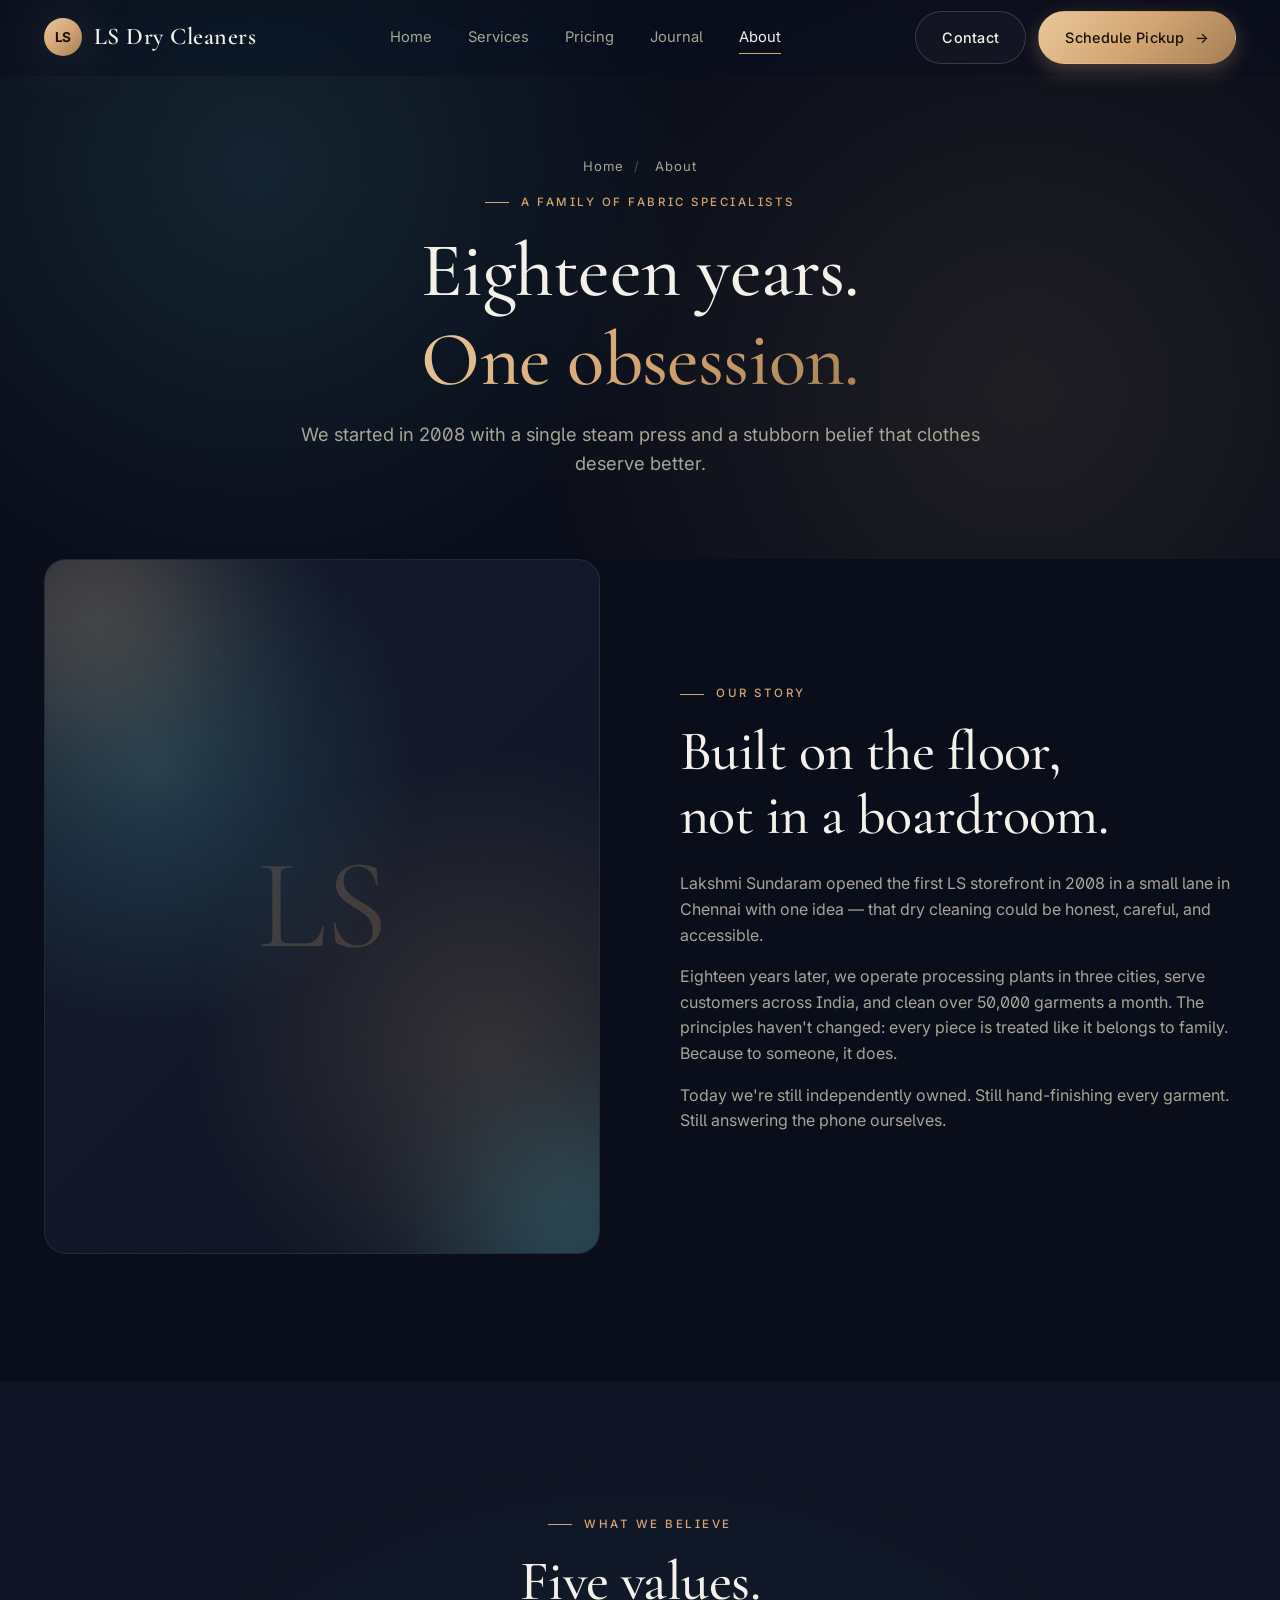
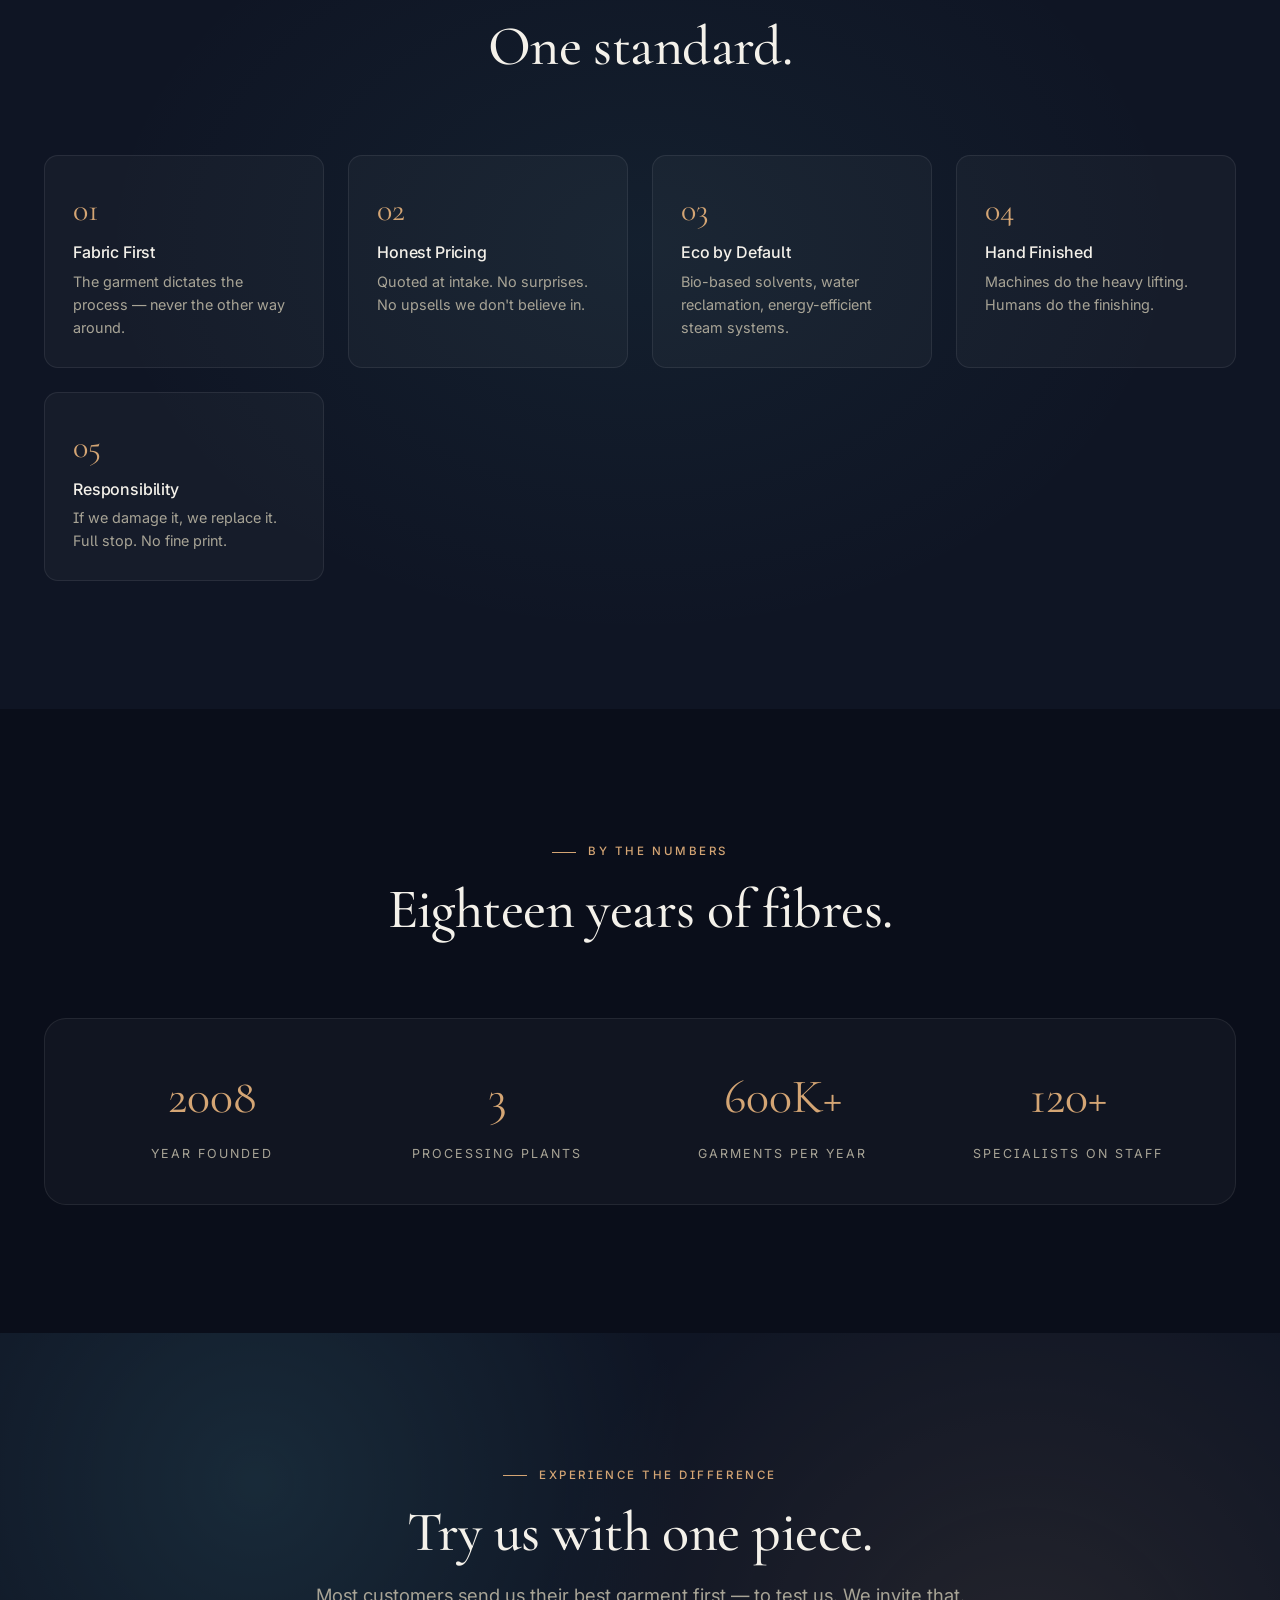
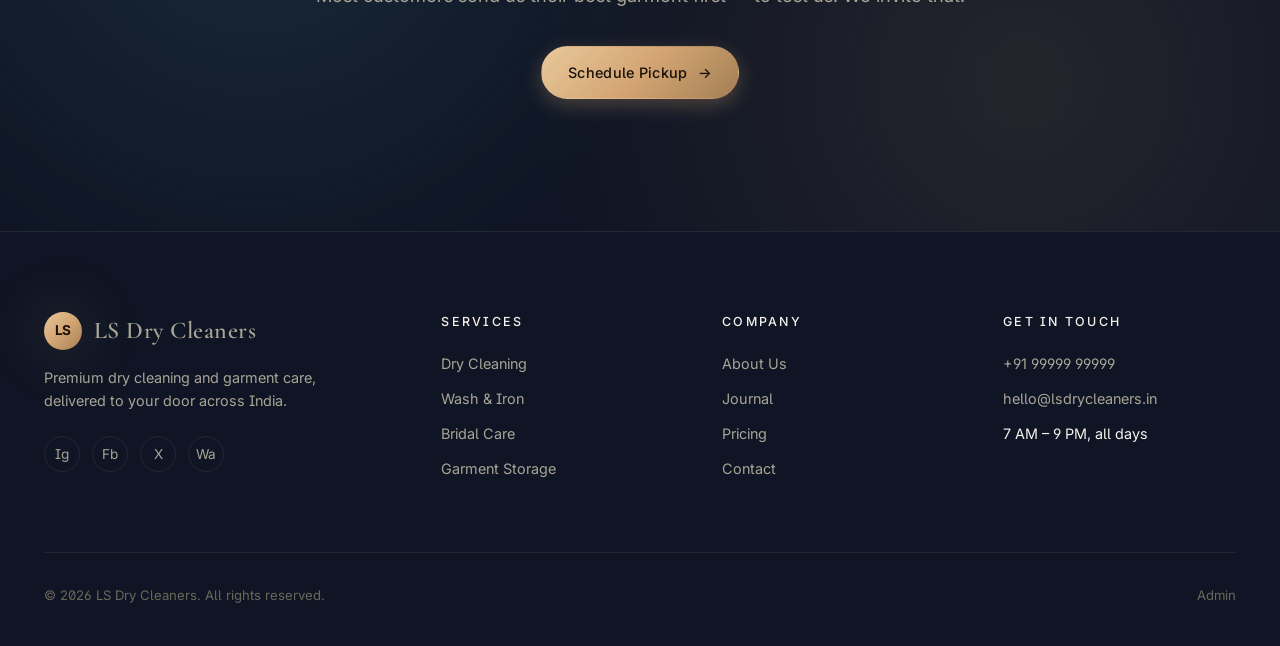
==== about.html @ 35231d46 "Redesign LS Dry Cleaners with 3D animations and PHP admin - Premium dark/gold design system (Cormora" ====
<!DOCTYPE html>
<html lang="en" data-data-base="data">
<head>
  <meta charset="UTF-8">
  <meta name="viewport" content="width=device-width, initial-scale=1.0">
  <title>About — LS Dry Cleaners</title>
  <meta name="description" content="The story, values, and craft behind LS Dry Cleaners.">
  <link rel="preconnect" href="https://fonts.googleapis.com">
  <link rel="preconnect" href="https://fonts.gstatic.com" crossorigin>
  <link href="https://fonts.googleapis.com/css2?family=Cormorant+Garamond:wght@400;500;600&family=Inter:wght@300;400;500;600&display=swap" rel="stylesheet">
  <link rel="stylesheet" href="assets/css/style.css">
</head>
<body>

  <header class="site-header">
    <nav class="nav container">
      <a href="index.html" class="brand">
        <span class="brand-mark">LS</span><span>LS Dry Cleaners</span>
      </a>
      <ul class="nav-links">
        <li><a href="index.html">Home</a></li>
        <li><a href="services.html">Services</a></li>
        <li><a href="pricing.html">Pricing</a></li>
        <li><a href="blog.html">Journal</a></li>
        <li><a href="about.html" class="active">About</a></li>
      </ul>
      <div class="nav-cta">
        <a href="contact.html" class="btn btn-ghost">Contact</a>
        <a href="contact.html#book" class="btn btn-primary btn-arrow">Schedule Pickup</a>
        <button class="menu-toggle" aria-label="Open menu"><span></span></button>
      </div>
    </nav>
  </header>

  <div class="mobile-menu">
    <a href="index.html">Home</a>
    <a href="services.html">Services</a>
    <a href="pricing.html">Pricing</a>
    <a href="blog.html">Journal</a>
    <a href="about.html">About</a>
    <a href="contact.html">Contact</a>
  </div>

  <section class="page-hero">
    <div class="container">
      <div class="breadcrumb"><a href="index.html">Home</a><span class="sep">/</span> About</div>
      <span class="eyebrow" style="margin-top: 16px">A family of fabric specialists</span>
      <h1>Eighteen years.<br><span class="gold-text">One obsession.</span></h1>
      <p class="lead" style="margin: 1rem auto 0">We started in 2008 with a single steam press and a stubborn belief that clothes deserve better.</p>
    </div>
  </section>

  <section style="padding-top: 0">
    <div class="container">
      <div class="about-grid reveal">
        <div class="about-img">
          <div class="about-img-decor tl"></div>
          <div class="about-img-decor br"></div>
          <div style="position:absolute;inset:0;display:grid;place-items:center;font-family:'Cormorant Garamond',serif;font-size:8rem;color:var(--gold);opacity:0.2">LS</div>
        </div>
        <div>
          <span class="eyebrow">Our story</span>
          <h2>Built on the floor,<br>not in a boardroom.</h2>
          <p style="color:var(--text-mute);margin-top: 1.5rem">Lakshmi Sundaram opened the first LS storefront in 2008 in a small lane in Chennai with one idea — that dry cleaning could be honest, careful, and accessible.</p>
          <p style="color:var(--text-mute);margin-top: 1rem">Eighteen years later, we operate processing plants in three cities, serve customers across India, and clean over 50,000 garments a month. The principles haven't changed: every piece is treated like it belongs to family. Because to someone, it does.</p>
          <p style="color:var(--text-mute);margin-top: 1rem">Today we're still independently owned. Still hand-finishing every garment. Still answering the phone ourselves.</p>
        </div>
      </div>
    </div>
  </section>

  <section class="process">
    <div class="container">
      <div class="section-head reveal">
        <span class="eyebrow">What we believe</span>
        <h2>Five values.<br>One standard.</h2>
      </div>
      <div class="values reveal-stagger">
        <div class="value-card">
          <div class="v-num">01</div>
          <h4>Fabric First</h4>
          <p>The garment dictates the process — never the other way around.</p>
        </div>
        <div class="value-card">
          <div class="v-num">02</div>
          <h4>Honest Pricing</h4>
          <p>Quoted at intake. No surprises. No upsells we don't believe in.</p>
        </div>
        <div class="value-card">
          <div class="v-num">03</div>
          <h4>Eco by Default</h4>
          <p>Bio-based solvents, water reclamation, energy-efficient steam systems.</p>
        </div>
        <div class="value-card">
          <div class="v-num">04</div>
          <h4>Hand Finished</h4>
          <p>Machines do the heavy lifting. Humans do the finishing.</p>
        </div>
        <div class="value-card">
          <div class="v-num">05</div>
          <h4>Responsibility</h4>
          <p>If we damage it, we replace it. Full stop. No fine print.</p>
        </div>
      </div>
    </div>
  </section>

  <section>
    <div class="container">
      <div class="section-head reveal">
        <span class="eyebrow">By the numbers</span>
        <h2>Eighteen years of fibres.</h2>
      </div>
      <div class="reveal" style="display: grid; grid-template-columns: repeat(auto-fit, minmax(180px, 1fr)); gap: 32px; text-align: center; padding: 40px; background: var(--surface); border: 1px solid var(--border); border-radius: var(--radius-lg)">
        <div>
          <div style="font-family:'Cormorant Garamond',serif;font-size:3rem;color:var(--gold)">2008</div>
          <div style="font-size:.78rem;text-transform:uppercase;letter-spacing:.16em;color:var(--text-mute);margin-top:8px">Year founded</div>
        </div>
        <div>
          <div style="font-family:'Cormorant Garamond',serif;font-size:3rem;color:var(--gold)">3</div>
          <div style="font-size:.78rem;text-transform:uppercase;letter-spacing:.16em;color:var(--text-mute);margin-top:8px">Processing plants</div>
        </div>
        <div>
          <div style="font-family:'Cormorant Garamond',serif;font-size:3rem;color:var(--gold)">600K+</div>
          <div style="font-size:.78rem;text-transform:uppercase;letter-spacing:.16em;color:var(--text-mute);margin-top:8px">Garments per year</div>
        </div>
        <div>
          <div style="font-family:'Cormorant Garamond',serif;font-size:3rem;color:var(--gold)">120+</div>
          <div style="font-size:.78rem;text-transform:uppercase;letter-spacing:.16em;color:var(--text-mute);margin-top:8px">Specialists on staff</div>
        </div>
      </div>
    </div>
  </section>

  <section class="cta-strip">
    <div class="container reveal">
      <span class="eyebrow">Experience the difference</span>
      <h2>Try us with one piece.</h2>
      <p class="lead" style="margin: 1rem auto 2rem">Most customers send us their best garment first — to test us. We invite that.</p>
      <a href="contact.html#book" class="btn btn-primary btn-arrow">Schedule Pickup</a>
    </div>
  </section>

  <footer class="footer">
    <div class="container">
      <div class="footer-grid">
        <div>
          <a href="index.html" class="brand">
            <span class="brand-mark">LS</span><span>LS Dry Cleaners</span>
          </a>
          <p class="desc" style="margin-top: 16px">Premium dry cleaning and garment care, delivered to your door across India.</p>
          <div class="socials" style="margin-top: 24px">
            <a href="#">Ig</a><a href="#">Fb</a><a href="#">X</a><a href="#">Wa</a>
          </div>
        </div>
        <div>
          <h5>Services</h5>
          <ul>
            <li><a href="services.html">Dry Cleaning</a></li>
            <li><a href="services.html">Wash &amp; Iron</a></li>
            <li><a href="services.html">Bridal Care</a></li>
            <li><a href="services.html">Garment Storage</a></li>
          </ul>
        </div>
        <div>
          <h5>Company</h5>
          <ul>
            <li><a href="about.html">About Us</a></li>
            <li><a href="blog.html">Journal</a></li>
            <li><a href="pricing.html">Pricing</a></li>
            <li><a href="contact.html">Contact</a></li>
          </ul>
        </div>
        <div>
          <h5>Get in touch</h5>
          <ul>
            <li><a href="tel:+919999999999">+91 99999 99999</a></li>
            <li><a href="mailto:hello@lsdrycleaners.in">hello@lsdrycleaners.in</a></li>
            <li>7 AM – 9 PM, all days</li>
          </ul>
        </div>
      </div>
      <div class="footer-bottom">
        <div>© 2026 LS Dry Cleaners. All rights reserved.</div>
        <div><a href="admin/" style="color:var(--text-dim)">Admin</a></div>
      </div>
    </div>
  </footer>

  <script src="assets/js/main.js"></script>
</body>
</html>
---- assets/css/style.css ----
/* ========================================
   LS DRY CLEANERS — PREMIUM DESIGN SYSTEM
   ======================================== */

:root {
  --bg: #0a0e1a;
  --bg-alt: #0f1524;
  --bg-elev: #141b2d;
  --surface: rgba(255, 255, 255, 0.03);
  --surface-hi: rgba(255, 255, 255, 0.06);
  --border: rgba(255, 255, 255, 0.08);
  --border-hi: rgba(255, 255, 255, 0.16);

  --text: #f4f1ea;
  --text-mute: #a8a496;
  --text-dim: #6b6859;

  --gold: #d4a574;
  --gold-soft: #e8c89a;
  --gold-deep: #a37f54;
  --cyan: #5fc9d4;
  --cyan-soft: #8fdde6;

  --gradient-gold: linear-gradient(135deg, #e8c89a 0%, #d4a574 50%, #a37f54 100%);
  --gradient-aurora: radial-gradient(circle at 20% 30%, rgba(95, 201, 212, 0.2) 0%, transparent 40%),
                     radial-gradient(circle at 80% 70%, rgba(212, 165, 116, 0.18) 0%, transparent 45%);

  --shadow-sm: 0 2px 8px rgba(0, 0, 0, 0.2);
  --shadow-md: 0 8px 24px rgba(0, 0, 0, 0.3);
  --shadow-lg: 0 20px 60px rgba(0, 0, 0, 0.45);
  --shadow-glow: 0 0 60px rgba(212, 165, 116, 0.25);

  --radius-sm: 8px;
  --radius: 14px;
  --radius-lg: 22px;
  --radius-xl: 32px;

  --ease-out: cubic-bezier(0.22, 1, 0.36, 1);
  --ease-soft: cubic-bezier(0.4, 0, 0.2, 1);

  --container: 1240px;
  --header-h: 76px;
}

* { box-sizing: border-box; margin: 0; padding: 0; }

html { scroll-behavior: smooth; }

body {
  font-family: 'Inter', -apple-system, BlinkMacSystemFont, 'Segoe UI', sans-serif;
  background: var(--bg);
  color: var(--text);
  line-height: 1.6;
  -webkit-font-smoothing: antialiased;
  overflow-x: hidden;
  font-feature-settings: 'ss01', 'ss02';
}

img { max-width: 100%; height: auto; display: block; }

a { color: inherit; text-decoration: none; transition: color 0.2s var(--ease-out); }
a:hover { color: var(--gold); }

button { font: inherit; cursor: pointer; border: none; background: none; color: inherit; }

/* ===== Typography ===== */
h1, h2, h3, h4 {
  font-family: 'Cormorant Garamond', 'Playfair Display', Georgia, serif;
  font-weight: 500;
  line-height: 1.15;
  letter-spacing: -0.01em;
}

h1 { font-size: clamp(2.5rem, 6vw, 5rem); }
h2 { font-size: clamp(2rem, 4.5vw, 3.5rem); }
h3 { font-size: clamp(1.5rem, 2.5vw, 2rem); }
h4 { font-size: 1.25rem; }

.eyebrow {
  font-family: 'Inter', sans-serif;
  text-transform: uppercase;
  letter-spacing: 0.22em;
  font-size: 0.72rem;
  font-weight: 500;
  color: var(--gold);
  display: inline-block;
  margin-bottom: 1rem;
}
.eyebrow::before {
  content: '';
  display: inline-block;
  width: 24px;
  height: 1px;
  background: var(--gold);
  vertical-align: middle;
  margin-right: 12px;
}

.lead { font-size: 1.15rem; color: var(--text-mute); max-width: 60ch; }

.gold-text {
  background: var(--gradient-gold);
  -webkit-background-clip: text;
  background-clip: text;
  -webkit-text-fill-color: transparent;
}

/* ===== Layout ===== */
.container {
  max-width: var(--container);
  margin: 0 auto;
  padding: 0 24px;
}

section { padding: clamp(60px, 10vw, 140px) 0; position: relative; }

.section-head {
  text-align: center;
  margin-bottom: clamp(40px, 6vw, 80px);
}
.section-head .lead { margin: 1rem auto 0; }

/* ===== Header / Nav ===== */
.site-header {
  position: fixed;
  top: 0; left: 0; right: 0;
  height: var(--header-h);
  z-index: 100;
  background: rgba(10, 14, 26, 0.4);
  backdrop-filter: blur(14px) saturate(140%);
  -webkit-backdrop-filter: blur(14px) saturate(140%);
  border-bottom: 1px solid transparent;
  transition: all 0.3s var(--ease-out);
}
.site-header.scrolled {
  background: rgba(10, 14, 26, 0.85);
  border-bottom-color: var(--border);
}

.nav {
  height: 100%;
  display: flex;
  align-items: center;
  justify-content: space-between;
  gap: 32px;
}

.brand {
  display: flex;
  align-items: center;
  gap: 12px;
  font-family: 'Cormorant Garamond', serif;
  font-size: 1.5rem;
  font-weight: 600;
  letter-spacing: 0.02em;
}
.brand-mark {
  width: 38px; height: 38px;
  border-radius: 50%;
  background: var(--gradient-gold);
  display: grid;
  place-items: center;
  color: #1a1208;
  font-weight: 700;
  font-family: 'Inter', sans-serif;
  font-size: 0.85rem;
  letter-spacing: -0.02em;
  box-shadow: var(--shadow-glow);
}

.nav-links {
  display: flex;
  gap: 36px;
  list-style: none;
  font-size: 0.92rem;
  font-weight: 400;
}
.nav-links a {
  position: relative;
  padding: 6px 0;
  color: var(--text-mute);
}
.nav-links a:hover, .nav-links a.active { color: var(--text); }
.nav-links a.active::after {
  content: '';
  position: absolute;
  bottom: -2px; left: 0;
  width: 100%; height: 1px;
  background: var(--gold);
}

.nav-cta {
  display: flex; gap: 12px; align-items: center;
}

.menu-toggle {
  display: none;
  width: 40px; height: 40px;
  align-items: center; justify-content: center;
}
.menu-toggle span {
  width: 22px; height: 1.5px;
  background: var(--text);
  position: relative;
}
.menu-toggle span::before, .menu-toggle span::after {
  content: ''; position: absolute; left: 0;
  width: 22px; height: 1.5px;
  background: var(--text);
}
.menu-toggle span::before { top: -7px; }
.menu-toggle span::after { top: 7px; }

/* ===== Buttons ===== */
.btn {
  display: inline-flex;
  align-items: center;
  gap: 10px;
  padding: 14px 26px;
  border-radius: 100px;
  font-size: 0.9rem;
  font-weight: 500;
  letter-spacing: 0.02em;
  transition: all 0.3s var(--ease-out);
  border: 1px solid transparent;
  white-space: nowrap;
}
.btn-primary {
  background: var(--gradient-gold);
  color: #1a1208;
  box-shadow: 0 6px 20px rgba(212, 165, 116, 0.3);
}
.btn-primary:hover {
  transform: translateY(-2px);
  box-shadow: 0 10px 30px rgba(212, 165, 116, 0.45);
  color: #1a1208;
}
.btn-ghost {
  background: var(--surface);
  color: var(--text);
  border-color: var(--border-hi);
  backdrop-filter: blur(10px);
}
.btn-ghost:hover {
  background: var(--surface-hi);
  border-color: var(--gold);
  color: var(--gold);
}
.btn-arrow::after {
  content: '→';
  transition: transform 0.3s var(--ease-out);
}
.btn-arrow:hover::after { transform: translateX(4px); }

/* ===== Hero ===== */
.hero {
  position: relative;
  min-height: 100vh;
  padding-top: var(--header-h);
  display: flex;
  align-items: center;
  overflow: hidden;
  background: var(--bg);
}
.hero::before {
  content: '';
  position: absolute; inset: 0;
  background: var(--gradient-aurora);
  pointer-events: none;
  z-index: 1;
}
#hero-canvas {
  position: absolute;
  inset: 0;
  z-index: 0;
}

.hero-grid {
  display: grid;
  grid-template-columns: 1.1fr 1fr;
  gap: 60px;
  align-items: center;
  position: relative;
  z-index: 2;
  width: 100%;
}
.hero-text { padding: 60px 0; }

.hero h1 {
  margin-bottom: 1.5rem;
}
.hero h1 .reveal-line { display: block; overflow: hidden; }
.hero h1 .reveal-line span {
  display: inline-block;
  transform: translateY(110%);
  animation: rise 1s var(--ease-out) forwards;
}
.hero h1 .reveal-line:nth-child(2) span { animation-delay: 0.15s; }
.hero h1 .reveal-line:nth-child(3) span { animation-delay: 0.3s; }

@keyframes rise { to { transform: translateY(0); } }

.hero p.lead {
  margin: 1.5rem 0 2.5rem;
  opacity: 0;
  animation: fadeUp 0.9s var(--ease-out) 0.6s forwards;
}
.hero-cta {
  display: flex; gap: 16px; flex-wrap: wrap;
  opacity: 0;
  animation: fadeUp 0.9s var(--ease-out) 0.8s forwards;
}

@keyframes fadeUp {
  from { opacity: 0; transform: translateY(20px); }
  to { opacity: 1; transform: translateY(0); }
}

.hero-stats {
  margin-top: 4rem;
  display: grid;
  grid-template-columns: repeat(3, 1fr);
  gap: 32px;
  padding-top: 2rem;
  border-top: 1px solid var(--border);
  opacity: 0;
  animation: fadeUp 1s var(--ease-out) 1s forwards;
}
.hero-stat .num {
  font-family: 'Cormorant Garamond', serif;
  font-size: 2.5rem;
  font-weight: 500;
  color: var(--gold);
  line-height: 1;
}
.hero-stat .label {
  font-size: 0.78rem;
  text-transform: uppercase;
  letter-spacing: 0.18em;
  color: var(--text-mute);
  margin-top: 6px;
}

.hero-visual {
  position: relative;
  height: 600px;
  pointer-events: none;
}

.scroll-cue {
  position: absolute;
  bottom: 32px; left: 50%;
  transform: translateX(-50%);
  z-index: 3;
  font-size: 0.72rem;
  letter-spacing: 0.2em;
  text-transform: uppercase;
  color: var(--text-mute);
  display: flex; flex-direction: column;
  align-items: center; gap: 12px;
}
.scroll-cue::after {
  content: '';
  width: 1px; height: 40px;
  background: linear-gradient(to bottom, var(--gold), transparent);
  animation: scrollLine 2s ease-in-out infinite;
}
@keyframes scrollLine {
  0%, 100% { transform: scaleY(0.3); transform-origin: top; }
  50% { transform: scaleY(1); }
}

/* ===== Marquee ===== */
.marquee {
  padding: 24px 0;
  border-top: 1px solid var(--border);
  border-bottom: 1px solid var(--border);
  background: var(--bg-alt);
  overflow: hidden;
  white-space: nowrap;
}
.marquee-track {
  display: inline-flex;
  gap: 60px;
  animation: scroll 40s linear infinite;
  font-family: 'Cormorant Garamond', serif;
  font-size: 1.5rem;
  color: var(--text-mute);
}
.marquee-track span {
  display: inline-flex; align-items: center; gap: 60px;
}
.marquee-track i {
  color: var(--gold);
  font-style: normal;
}
@keyframes scroll {
  to { transform: translateX(-50%); }
}

/* ===== Services Cards ===== */
.services-grid {
  display: grid;
  grid-template-columns: repeat(auto-fit, minmax(280px, 1fr));
  gap: 24px;
}
.service-card {
  position: relative;
  padding: 36px 30px;
  background: var(--surface);
  border: 1px solid var(--border);
  border-radius: var(--radius-lg);
  overflow: hidden;
  transition: all 0.5s var(--ease-out);
  transform-style: preserve-3d;
}
.service-card::before {
  content: '';
  position: absolute;
  inset: 0;
  background: radial-gradient(circle at var(--mx, 50%) var(--my, 50%), rgba(212, 165, 116, 0.12), transparent 50%);
  opacity: 0;
  transition: opacity 0.4s;
  pointer-events: none;
}
.service-card:hover::before { opacity: 1; }
.service-card:hover {
  border-color: var(--border-hi);
  transform: translateY(-6px);
  box-shadow: var(--shadow-lg);
}
.service-icon {
  width: 56px; height: 56px;
  border-radius: 14px;
  background: var(--surface-hi);
  border: 1px solid var(--border);
  display: grid; place-items: center;
  margin-bottom: 24px;
  font-size: 1.6rem;
  color: var(--gold);
  transition: all 0.4s var(--ease-out);
}
.service-card:hover .service-icon {
  background: var(--gradient-gold);
  color: #1a1208;
  transform: rotate(-6deg) scale(1.05);
}
.service-card h3 { margin-bottom: 12px; color: var(--text); }
.service-card p { color: var(--text-mute); font-size: 0.95rem; }

/* ===== Process / Steps ===== */
.process {
  background: var(--bg-alt);
  position: relative;
  overflow: hidden;
}
.process::before {
  content: '';
  position: absolute;
  inset: 0;
  background: radial-gradient(ellipse at center, rgba(95, 201, 212, 0.06), transparent 60%);
  pointer-events: none;
}
.process-steps {
  position: relative;
  display: grid;
  grid-template-columns: repeat(4, 1fr);
  gap: 32px;
}
.process-steps::before {
  content: '';
  position: absolute;
  top: 32px; left: 8%; right: 8%;
  height: 1px;
  background: linear-gradient(to right, transparent, var(--gold), transparent);
  opacity: 0.3;
}
.step { text-align: center; position: relative; }
.step-num {
  width: 64px; height: 64px;
  border-radius: 50%;
  background: var(--bg);
  border: 1px solid var(--gold);
  display: grid; place-items: center;
  margin: 0 auto 20px;
  font-family: 'Cormorant Garamond', serif;
  font-size: 1.75rem;
  color: var(--gold);
  position: relative;
  z-index: 2;
  transition: all 0.4s var(--ease-out);
}
.step:hover .step-num {
  background: var(--gradient-gold);
  color: #1a1208;
  box-shadow: var(--shadow-glow);
}
.step h4 { margin-bottom: 8px; font-family: 'Inter', sans-serif; font-size: 1rem; font-weight: 500; letter-spacing: 0.02em; }
.step p { font-size: 0.88rem; color: var(--text-mute); }

/* ===== Pricing ===== */
.pricing-tabs {
  display: flex;
  flex-wrap: wrap;
  justify-content: center;
  gap: 8px;
  margin-bottom: 48px;
  padding: 8px;
  background: var(--surface);
  border: 1px solid var(--border);
  border-radius: 100px;
  width: fit-content;
  margin-left: auto;
  margin-right: auto;
}
.pricing-tab {
  padding: 12px 24px;
  border-radius: 100px;
  font-size: 0.88rem;
  color: var(--text-mute);
  transition: all 0.3s var(--ease-out);
  white-space: nowrap;
}
.pricing-tab:hover { color: var(--text); }
.pricing-tab.active {
  background: var(--gradient-gold);
  color: #1a1208;
  font-weight: 500;
}

.pricing-table {
  background: var(--surface);
  border: 1px solid var(--border);
  border-radius: var(--radius-lg);
  overflow: hidden;
}
.pricing-row {
  display: grid;
  grid-template-columns: 2fr 1fr 1fr 1fr;
  align-items: center;
  padding: 22px 32px;
  border-bottom: 1px solid var(--border);
  transition: background 0.2s;
}
.pricing-row:last-child { border-bottom: none; }
.pricing-row.head {
  background: var(--surface-hi);
  font-size: 0.78rem;
  text-transform: uppercase;
  letter-spacing: 0.16em;
  color: var(--text-mute);
  font-weight: 500;
}
.pricing-row:not(.head):hover {
  background: var(--surface-hi);
}
.pricing-row .item-name {
  font-weight: 500;
  font-size: 1rem;
}
.pricing-row .price {
  font-family: 'Cormorant Garamond', serif;
  font-size: 1.4rem;
  color: var(--gold);
  font-weight: 500;
}
.pricing-row .price small { font-size: 0.72rem; color: var(--text-dim); margin-right: 2px; vertical-align: super; }
.pricing-row .price.na { color: var(--text-dim); font-size: 1rem; font-family: 'Inter', sans-serif; }

.pricing-note {
  margin-top: 32px;
  text-align: center;
  font-size: 0.88rem;
  color: var(--text-mute);
}

/* ===== Blog ===== */
.blog-grid {
  display: grid;
  grid-template-columns: repeat(auto-fit, minmax(320px, 1fr));
  gap: 32px;
}
.blog-card {
  background: var(--surface);
  border: 1px solid var(--border);
  border-radius: var(--radius-lg);
  overflow: hidden;
  transition: all 0.4s var(--ease-out);
  display: flex;
  flex-direction: column;
}
.blog-card:hover {
  transform: translateY(-6px);
  border-color: var(--border-hi);
  box-shadow: var(--shadow-lg);
}
.blog-card-img {
  aspect-ratio: 16 / 10;
  background: var(--bg-elev);
  overflow: hidden;
  position: relative;
}
.blog-card-img img {
  width: 100%; height: 100%;
  object-fit: cover;
  transition: transform 0.6s var(--ease-out);
}
.blog-card:hover .blog-card-img img { transform: scale(1.05); }
.blog-card-body {
  padding: 28px;
  flex: 1;
  display: flex;
  flex-direction: column;
}
.blog-meta {
  font-size: 0.75rem;
  letter-spacing: 0.14em;
  text-transform: uppercase;
  color: var(--text-mute);
  margin-bottom: 12px;
}
.blog-meta .dot { margin: 0 8px; opacity: 0.4; }
.blog-card h3 {
  font-size: 1.5rem;
  margin-bottom: 12px;
  line-height: 1.2;
}
.blog-card p { color: var(--text-mute); font-size: 0.92rem; flex: 1; }
.blog-card .read-more {
  margin-top: 20px;
  font-size: 0.85rem;
  letter-spacing: 0.04em;
  color: var(--gold);
  font-weight: 500;
}

/* Blog post page */
.post-hero {
  padding-top: calc(var(--header-h) + 80px);
  padding-bottom: 60px;
  text-align: center;
  max-width: 800px;
  margin: 0 auto;
}
.post-hero h1 { margin: 1.5rem 0; }
.post-cover {
  max-width: var(--container);
  margin: 0 auto 60px;
  padding: 0 24px;
}
.post-cover img {
  width: 100%;
  border-radius: var(--radius-lg);
  aspect-ratio: 21 / 9;
  object-fit: cover;
}
.post-content {
  max-width: 760px;
  margin: 0 auto;
  padding: 0 24px 100px;
  font-size: 1.08rem;
  color: var(--text-mute);
}
.post-content h2 {
  color: var(--text);
  margin: 2.5rem 0 1rem;
  font-size: 1.8rem;
}
.post-content p, .post-content ul, .post-content ol { margin-bottom: 1.25rem; }
.post-content ul, .post-content ol { padding-left: 1.5rem; }
.post-content li { margin-bottom: 0.5rem; }
.post-content strong { color: var(--text); font-weight: 600; }
.post-content a { color: var(--gold); border-bottom: 1px solid var(--gold-deep); }

/* ===== Testimonials ===== */
.testimonials-grid {
  display: grid;
  grid-template-columns: repeat(auto-fit, minmax(300px, 1fr));
  gap: 24px;
}
.testimonial {
  padding: 32px;
  background: var(--surface);
  border: 1px solid var(--border);
  border-radius: var(--radius-lg);
  position: relative;
}
.testimonial::before {
  content: '"';
  position: absolute;
  top: 16px; right: 24px;
  font-family: 'Cormorant Garamond', serif;
  font-size: 5rem;
  color: var(--gold);
  opacity: 0.15;
  line-height: 1;
}
.stars { color: var(--gold); margin-bottom: 16px; letter-spacing: 2px; }
.testimonial p { color: var(--text-mute); margin-bottom: 20px; font-size: 0.95rem; }
.testimonial-author {
  font-size: 0.88rem;
  font-weight: 500;
}
.testimonial-author small { display: block; color: var(--text-dim); font-weight: 400; margin-top: 2px; font-size: 0.8rem; }

/* ===== CTA Strip ===== */
.cta-strip {
  background: var(--bg-alt);
  position: relative;
  overflow: hidden;
  text-align: center;
}
.cta-strip::before {
  content: '';
  position: absolute;
  inset: 0;
  background: var(--gradient-aurora);
  opacity: 0.6;
}
.cta-strip .container { position: relative; }
.cta-strip h2 { margin-bottom: 1rem; }
.cta-strip p { margin-bottom: 2rem; }
.cta-strip .btn { margin: 4px; }

/* ===== Footer ===== */
.footer {
  background: var(--bg-alt);
  border-top: 1px solid var(--border);
  padding: 80px 0 40px;
  font-size: 0.9rem;
}
.footer-grid {
  display: grid;
  grid-template-columns: 1.5fr 1fr 1fr 1fr;
  gap: 48px;
  margin-bottom: 60px;
}
.footer h5 {
  font-family: 'Inter', sans-serif;
  font-size: 0.78rem;
  text-transform: uppercase;
  letter-spacing: 0.18em;
  color: var(--text);
  margin-bottom: 20px;
  font-weight: 500;
}
.footer ul { list-style: none; }
.footer li { margin-bottom: 12px; }
.footer a { color: var(--text-mute); }
.footer a:hover { color: var(--gold); }
.footer .brand { margin-bottom: 16px; }
.footer .desc { color: var(--text-mute); max-width: 300px; }
.footer-bottom {
  padding-top: 32px;
  border-top: 1px solid var(--border);
  display: flex;
  justify-content: space-between;
  align-items: center;
  color: var(--text-dim);
  font-size: 0.82rem;
  flex-wrap: wrap;
  gap: 16px;
}
.socials { display: flex; gap: 12px; }
.socials a {
  width: 36px; height: 36px;
  border-radius: 50%;
  border: 1px solid var(--border);
  display: grid; place-items: center;
  font-size: 0.85rem;
  transition: all 0.3s var(--ease-out);
}
.socials a:hover { border-color: var(--gold); color: var(--gold); transform: translateY(-2px); }

/* ===== Page Header (sub-pages) ===== */
.page-hero {
  padding-top: calc(var(--header-h) + 80px);
  padding-bottom: 80px;
  text-align: center;
  position: relative;
  overflow: hidden;
  background: var(--bg);
}
.page-hero::before {
  content: '';
  position: absolute; inset: 0;
  background: var(--gradient-aurora);
  opacity: 0.6;
}
.page-hero .container { position: relative; }
.page-hero h1 { margin-bottom: 1rem; }
.breadcrumb {
  font-size: 0.82rem;
  color: var(--text-mute);
  letter-spacing: 0.08em;
}
.breadcrumb a:hover { color: var(--gold); }
.breadcrumb .sep { margin: 0 10px; opacity: 0.4; }

/* ===== About ===== */
.about-grid {
  display: grid;
  grid-template-columns: 1fr 1fr;
  gap: 80px;
  align-items: center;
}
.about-img {
  aspect-ratio: 4/5;
  background: linear-gradient(135deg, var(--bg-elev), var(--bg-alt));
  border-radius: var(--radius-lg);
  border: 1px solid var(--border);
  position: relative;
  overflow: hidden;
}
.about-img::before {
  content: '';
  position: absolute;
  inset: 0;
  background: var(--gradient-aurora);
}
.about-img-decor {
  position: absolute;
  width: 200px; height: 200px;
  border-radius: 50%;
  background: var(--gradient-gold);
  filter: blur(80px);
  opacity: 0.4;
}
.about-img-decor.tl { top: -50px; left: -50px; }
.about-img-decor.br { bottom: -80px; right: -80px; background: var(--cyan); }

.values {
  display: grid;
  grid-template-columns: repeat(auto-fit, minmax(220px, 1fr));
  gap: 24px;
  margin-top: 40px;
}
.value-card {
  padding: 28px;
  background: var(--surface);
  border: 1px solid var(--border);
  border-radius: var(--radius);
}
.value-card .v-num {
  font-family: 'Cormorant Garamond', serif;
  font-size: 2rem;
  color: var(--gold);
  margin-bottom: 8px;
}
.value-card h4 { font-family: 'Inter', sans-serif; font-size: 1rem; margin-bottom: 8px; }
.value-card p { font-size: 0.9rem; color: var(--text-mute); }

/* ===== Contact ===== */
.contact-grid {
  display: grid;
  grid-template-columns: 1fr 1.2fr;
  gap: 60px;
}
.contact-info-card {
  padding: 40px;
  background: var(--surface);
  border: 1px solid var(--border);
  border-radius: var(--radius-lg);
}
.contact-block { margin-bottom: 32px; }
.contact-block h4 {
  font-family: 'Inter', sans-serif;
  font-size: 0.78rem;
  text-transform: uppercase;
  letter-spacing: 0.18em;
  color: var(--gold);
  margin-bottom: 8px;
}
.contact-block p { color: var(--text); font-size: 1rem; }
.contact-block p a { color: var(--text); }
.contact-block p a:hover { color: var(--gold); }

.form-group { margin-bottom: 20px; }
.form-group label {
  display: block;
  font-size: 0.8rem;
  text-transform: uppercase;
  letter-spacing: 0.14em;
  color: var(--text-mute);
  margin-bottom: 8px;
}
.form-group input, .form-group textarea, .form-group select {
  width: 100%;
  padding: 14px 16px;
  background: var(--bg-alt);
  border: 1px solid var(--border);
  border-radius: var(--radius-sm);
  color: var(--text);
  font: inherit;
  font-size: 0.95rem;
  transition: border-color 0.3s, background 0.3s;
}
.form-group input:focus, .form-group textarea:focus, .form-group select:focus {
  outline: none;
  border-color: var(--gold);
  background: var(--bg);
}
.form-group textarea { resize: vertical; min-height: 120px; }
.form-row {
  display: grid;
  grid-template-columns: 1fr 1fr;
  gap: 20px;
}

/* ===== Reveal animations ===== */
.reveal {
  opacity: 0;
  transform: translateY(30px);
  transition: opacity 0.9s var(--ease-out), transform 0.9s var(--ease-out);
}
.reveal.in {
  opacity: 1;
  transform: translateY(0);
}
.reveal-stagger > * {
  opacity: 0;
  transform: translateY(20px);
  transition: opacity 0.7s var(--ease-out), transform 0.7s var(--ease-out);
}
.reveal-stagger.in > * {
  opacity: 1;
  transform: translateY(0);
}
.reveal-stagger.in > *:nth-child(1) { transition-delay: 0s; }
.reveal-stagger.in > *:nth-child(2) { transition-delay: 0.08s; }
.reveal-stagger.in > *:nth-child(3) { transition-delay: 0.16s; }
.reveal-stagger.in > *:nth-child(4) { transition-delay: 0.24s; }
.reveal-stagger.in > *:nth-child(5) { transition-delay: 0.32s; }
.reveal-stagger.in > *:nth-child(6) { transition-delay: 0.4s; }
.reveal-stagger.in > *:nth-child(7) { transition-delay: 0.48s; }
.reveal-stagger.in > *:nth-child(8) { transition-delay: 0.56s; }

/* ===== Responsive ===== */
@media (max-width: 960px) {
  .hero-grid { grid-template-columns: 1fr; gap: 0; }
  .hero-visual { height: 360px; order: -1; }
  .hero-stats { grid-template-columns: repeat(3, 1fr); gap: 16px; }
  .hero-stat .num { font-size: 1.8rem; }
  .process-steps { grid-template-columns: repeat(2, 1fr); }
  .process-steps::before { display: none; }
  .about-grid, .contact-grid { grid-template-columns: 1fr; gap: 40px; }
  .footer-grid { grid-template-columns: 1fr 1fr; gap: 32px; }
}
@media (max-width: 720px) {
  .nav-links { display: none; }
  .menu-toggle { display: flex; }
  .nav-cta .btn-ghost { display: none; }
  .pricing-row { grid-template-columns: 1.5fr 1fr 1fr 1fr; padding: 16px; gap: 8px; font-size: 0.85rem; }
  .pricing-row.head { font-size: 0.65rem; }
  .pricing-row .price { font-size: 1.1rem; }
  .form-row { grid-template-columns: 1fr; }
  .footer-grid { grid-template-columns: 1fr; gap: 32px; }
  .footer-bottom { flex-direction: column; text-align: center; }
}

/* ===== Mobile menu ===== */
.mobile-menu {
  position: fixed;
  inset: 0;
  background: rgba(10, 14, 26, 0.98);
  backdrop-filter: blur(20px);
  z-index: 99;
  display: flex;
  flex-direction: column;
  justify-content: center;
  align-items: center;
  gap: 32px;
  font-size: 1.5rem;
  font-family: 'Cormorant Garamond', serif;
  opacity: 0;
  pointer-events: none;
  transition: opacity 0.4s;
}
.mobile-menu.open { opacity: 1; pointer-events: auto; }
.mobile-menu a { color: var(--text-mute); }
.mobile-menu a:hover { color: var(--gold); }

/* ===== Selection ===== */
::selection { background: var(--gold); color: #1a1208; }

/* ===== Scrollbar ===== */
::-webkit-scrollbar { width: 10px; }
::-webkit-scrollbar-track { background: var(--bg); }
::-webkit-scrollbar-thumb { background: var(--bg-elev); border-radius: 10px; }
::-webkit-scrollbar-thumb:hover { background: var(--gold-deep); }
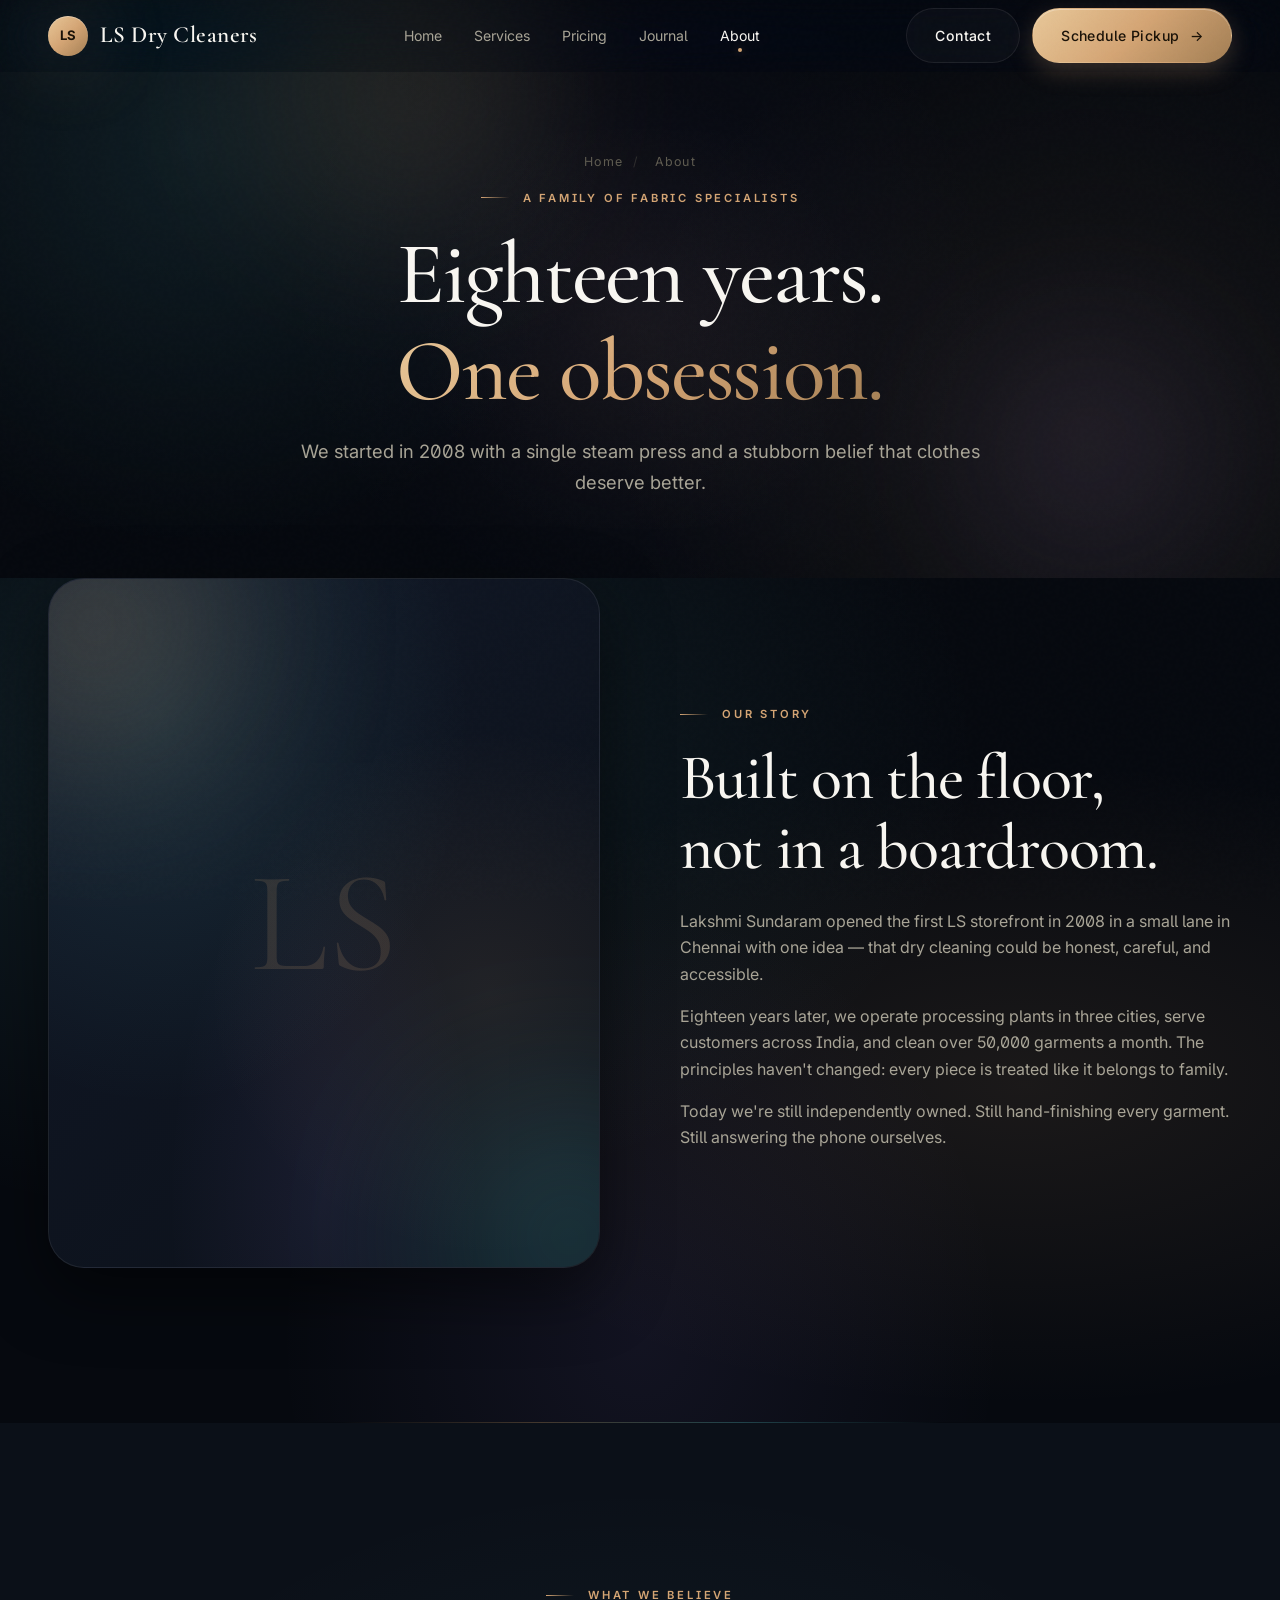
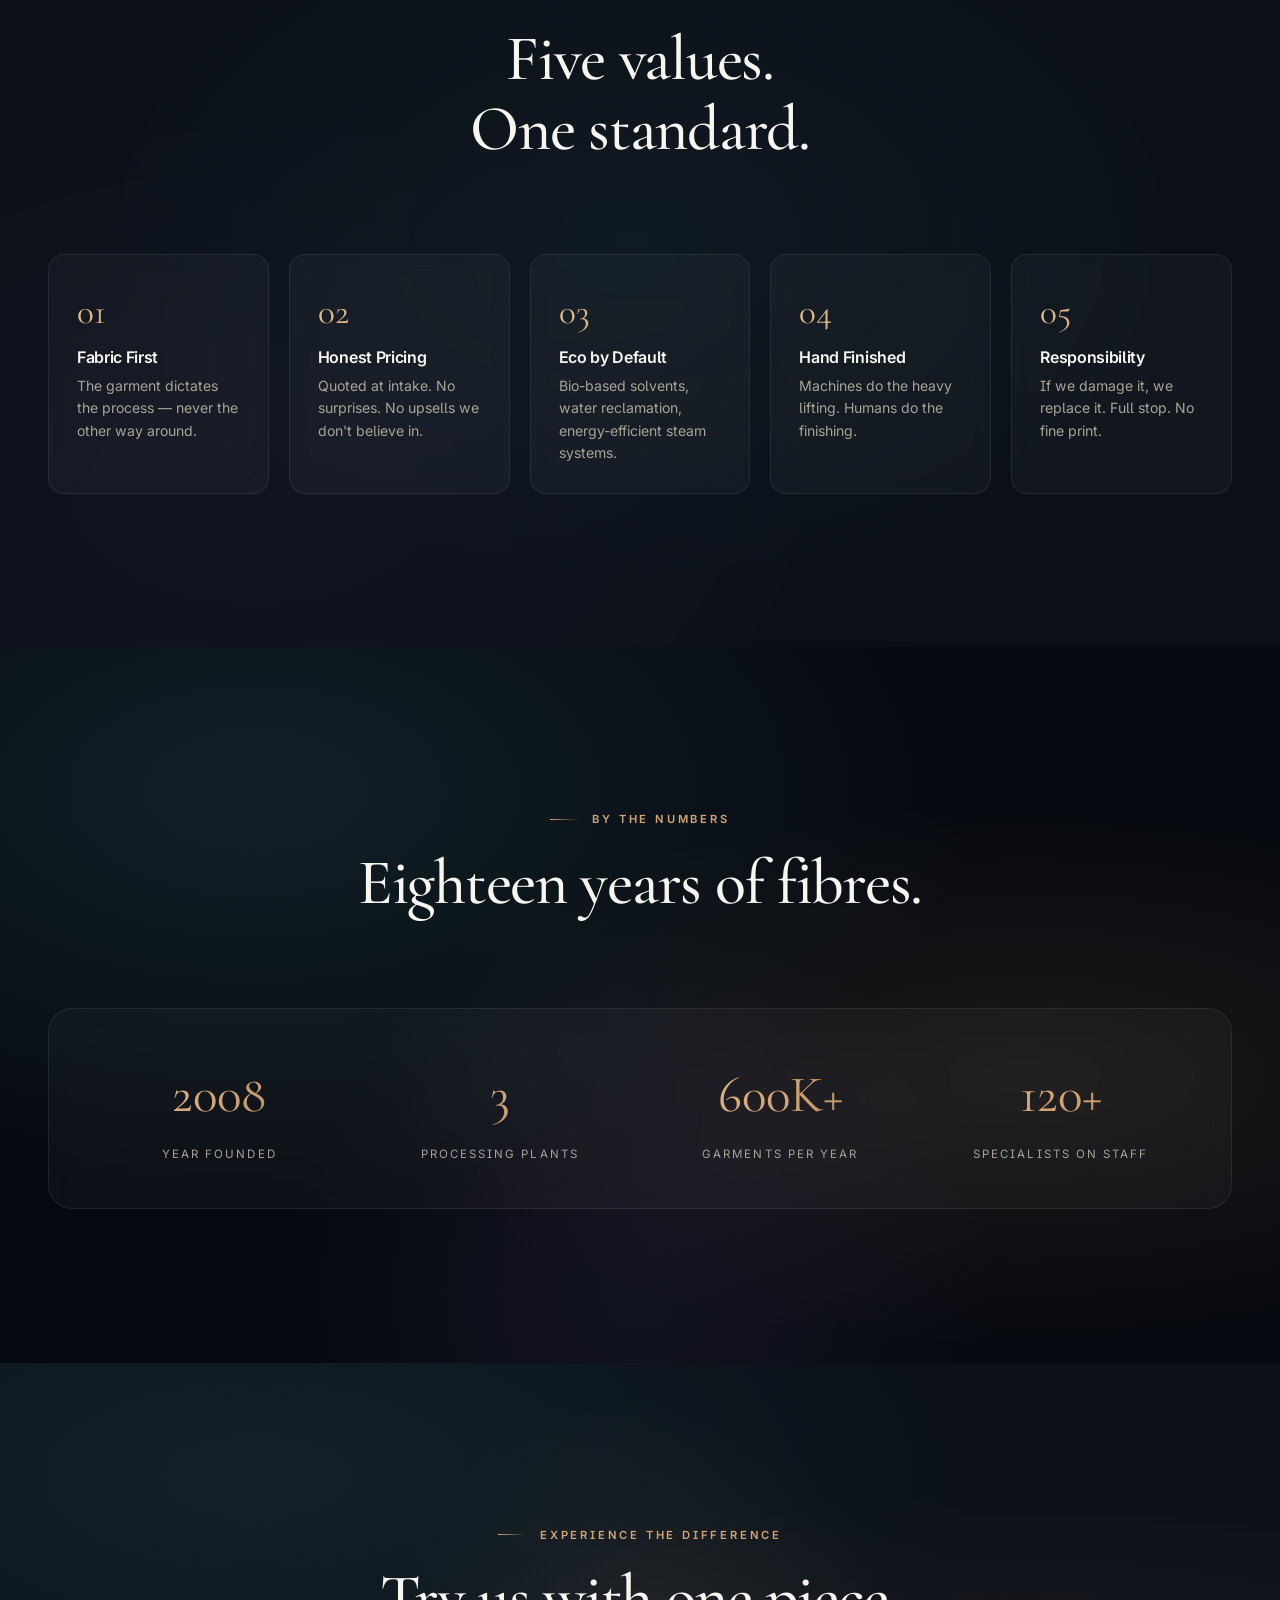
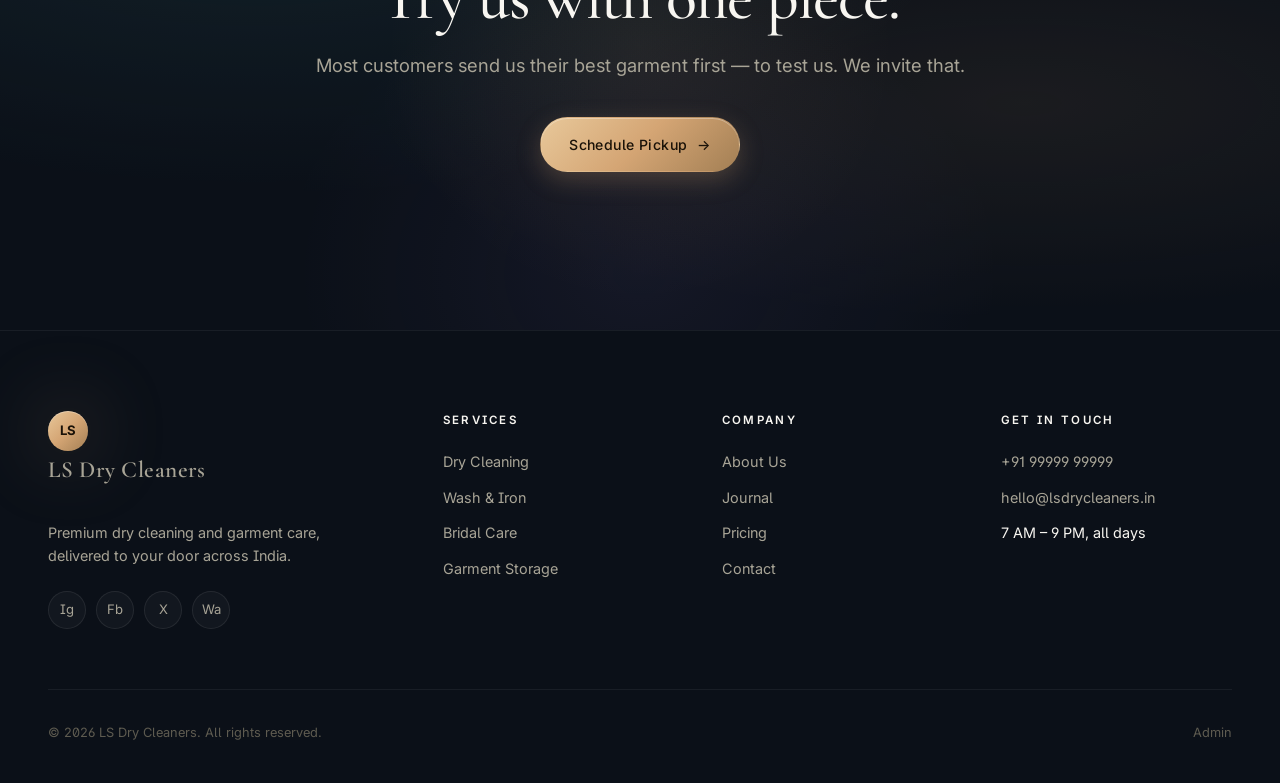
==== commit d28d8c14: "Enhance design with skill-based upgrades Applied Framer Motion + 21st.dev + UI/UX Pro Max patterns: " ====
--- a/about.html
+++ b/about.html
@@ -11,12 +11,9 @@
   <link rel="stylesheet" href="assets/css/style.css">
 </head>
 <body>
-
   <header class="site-header">
     <nav class="nav container">
-      <a href="index.html" class="brand">
-        <span class="brand-mark">LS</span><span>LS Dry Cleaners</span>
-      </a>
+      <a href="index.html" class="brand"><span class="brand-mark">LS</span><span>LS Dry Cleaners</span></a>
       <ul class="nav-links">
         <li><a href="index.html">Home</a></li>
         <li><a href="services.html">Services</a></li>
@@ -31,43 +28,40 @@
       </div>
     </nav>
   </header>
+  <div class="mobile-menu"><a href="index.html">Home</a><a href="services.html">Services</a><a href="pricing.html">Pricing</a><a href="blog.html">Journal</a><a href="about.html">About</a><a href="contact.html">Contact</a></div>
 
-  <div class="mobile-menu">
-    <a href="index.html">Home</a>
-    <a href="services.html">Services</a>
-    <a href="pricing.html">Pricing</a>
-    <a href="blog.html">Journal</a>
-    <a href="about.html">About</a>
-    <a href="contact.html">Contact</a>
-  </div>
-
-  <section class="page-hero">
+  <section class="page-hero mesh-bg">
+    <div class="orb orb-gold" style="width:300px;height:300px;top:-10%;left:20%" data-parallax="-0.04"></div>
+    <div class="orb orb-purple" style="width:250px;height:250px;bottom:0;right:5%" data-parallax="0.03"></div>
     <div class="container">
       <div class="breadcrumb"><a href="index.html">Home</a><span class="sep">/</span> About</div>
-      <span class="eyebrow" style="margin-top: 16px">A family of fabric specialists</span>
+      <span class="eyebrow" style="margin-top:16px">A family of fabric specialists</span>
       <h1>Eighteen years.<br><span class="gold-text">One obsession.</span></h1>
-      <p class="lead" style="margin: 1rem auto 0">We started in 2008 with a single steam press and a stubborn belief that clothes deserve better.</p>
+      <p class="lead" style="margin:1rem auto 0">We started in 2008 with a single steam press and a stubborn belief that clothes deserve better.</p>
     </div>
   </section>
 
-  <section style="padding-top: 0">
+
+  <section style="padding-top:0" class="mesh-bg">
     <div class="container">
-      <div class="about-grid reveal">
-        <div class="about-img">
+      <div class="about-grid">
+        <div class="about-img reveal-left">
           <div class="about-img-decor tl"></div>
           <div class="about-img-decor br"></div>
-          <div style="position:absolute;inset:0;display:grid;place-items:center;font-family:'Cormorant Garamond',serif;font-size:8rem;color:var(--gold);opacity:0.2">LS</div>
+          <div style="position:absolute;inset:0;display:grid;place-items:center;font-family:'Cormorant Garamond',serif;font-size:9rem;color:var(--gold);opacity:0.15">LS</div>
         </div>
-        <div>
+        <div class="reveal-right">
           <span class="eyebrow">Our story</span>
           <h2>Built on the floor,<br>not in a boardroom.</h2>
-          <p style="color:var(--text-mute);margin-top: 1.5rem">Lakshmi Sundaram opened the first LS storefront in 2008 in a small lane in Chennai with one idea — that dry cleaning could be honest, careful, and accessible.</p>
-          <p style="color:var(--text-mute);margin-top: 1rem">Eighteen years later, we operate processing plants in three cities, serve customers across India, and clean over 50,000 garments a month. The principles haven't changed: every piece is treated like it belongs to family. Because to someone, it does.</p>
-          <p style="color:var(--text-mute);margin-top: 1rem">Today we're still independently owned. Still hand-finishing every garment. Still answering the phone ourselves.</p>
+          <p style="color:var(--text-mute);margin-top:1.5rem">Lakshmi Sundaram opened the first LS storefront in 2008 in a small lane in Chennai with one idea — that dry cleaning could be honest, careful, and accessible.</p>
+          <p style="color:var(--text-mute);margin-top:1rem">Eighteen years later, we operate processing plants in three cities, serve customers across India, and clean over 50,000 garments a month. The principles haven't changed: every piece is treated like it belongs to family.</p>
+          <p style="color:var(--text-mute);margin-top:1rem">Today we're still independently owned. Still hand-finishing every garment. Still answering the phone ourselves.</p>
         </div>
       </div>
     </div>
   </section>
+
+  <div class="glow-line"></div>
 
   <section class="process">
     <div class="container">
@@ -76,117 +70,48 @@
         <h2>Five values.<br>One standard.</h2>
       </div>
       <div class="values reveal-stagger">
-        <div class="value-card">
-          <div class="v-num">01</div>
-          <h4>Fabric First</h4>
-          <p>The garment dictates the process — never the other way around.</p>
-        </div>
-        <div class="value-card">
-          <div class="v-num">02</div>
-          <h4>Honest Pricing</h4>
-          <p>Quoted at intake. No surprises. No upsells we don't believe in.</p>
-        </div>
-        <div class="value-card">
-          <div class="v-num">03</div>
-          <h4>Eco by Default</h4>
-          <p>Bio-based solvents, water reclamation, energy-efficient steam systems.</p>
-        </div>
-        <div class="value-card">
-          <div class="v-num">04</div>
-          <h4>Hand Finished</h4>
-          <p>Machines do the heavy lifting. Humans do the finishing.</p>
-        </div>
-        <div class="value-card">
-          <div class="v-num">05</div>
-          <h4>Responsibility</h4>
-          <p>If we damage it, we replace it. Full stop. No fine print.</p>
-        </div>
+        <div class="value-card"><div class="v-num">01</div><h4>Fabric First</h4><p>The garment dictates the process — never the other way around.</p></div>
+        <div class="value-card"><div class="v-num">02</div><h4>Honest Pricing</h4><p>Quoted at intake. No surprises. No upsells we don't believe in.</p></div>
+        <div class="value-card"><div class="v-num">03</div><h4>Eco by Default</h4><p>Bio-based solvents, water reclamation, energy-efficient steam systems.</p></div>
+        <div class="value-card"><div class="v-num">04</div><h4>Hand Finished</h4><p>Machines do the heavy lifting. Humans do the finishing.</p></div>
+        <div class="value-card"><div class="v-num">05</div><h4>Responsibility</h4><p>If we damage it, we replace it. Full stop. No fine print.</p></div>
       </div>
     </div>
   </section>
 
-  <section>
+  <section class="mesh-bg">
     <div class="container">
-      <div class="section-head reveal">
-        <span class="eyebrow">By the numbers</span>
-        <h2>Eighteen years of fibres.</h2>
-      </div>
-      <div class="reveal" style="display: grid; grid-template-columns: repeat(auto-fit, minmax(180px, 1fr)); gap: 32px; text-align: center; padding: 40px; background: var(--surface); border: 1px solid var(--border); border-radius: var(--radius-lg)">
-        <div>
-          <div style="font-family:'Cormorant Garamond',serif;font-size:3rem;color:var(--gold)">2008</div>
-          <div style="font-size:.78rem;text-transform:uppercase;letter-spacing:.16em;color:var(--text-mute);margin-top:8px">Year founded</div>
-        </div>
-        <div>
-          <div style="font-family:'Cormorant Garamond',serif;font-size:3rem;color:var(--gold)">3</div>
-          <div style="font-size:.78rem;text-transform:uppercase;letter-spacing:.16em;color:var(--text-mute);margin-top:8px">Processing plants</div>
-        </div>
-        <div>
-          <div style="font-family:'Cormorant Garamond',serif;font-size:3rem;color:var(--gold)">600K+</div>
-          <div style="font-size:.78rem;text-transform:uppercase;letter-spacing:.16em;color:var(--text-mute);margin-top:8px">Garments per year</div>
-        </div>
-        <div>
-          <div style="font-family:'Cormorant Garamond',serif;font-size:3rem;color:var(--gold)">120+</div>
-          <div style="font-size:.78rem;text-transform:uppercase;letter-spacing:.16em;color:var(--text-mute);margin-top:8px">Specialists on staff</div>
-        </div>
+      <div class="section-head reveal"><span class="eyebrow">By the numbers</span><h2>Eighteen years of fibres.</h2></div>
+      <div class="reveal-scale" style="display:grid;grid-template-columns:repeat(auto-fit,minmax(180px,1fr));gap:28px;text-align:center;padding:44px;background:var(--glass);border:1px solid var(--glass-border);border-radius:var(--radius-lg);backdrop-filter:blur(12px)">
+        <div><div style="font-family:'Cormorant Garamond',serif;font-size:3.2rem;background:var(--gradient-gold);-webkit-background-clip:text;-webkit-text-fill-color:transparent">2008</div><div style="font-size:.72rem;text-transform:uppercase;letter-spacing:.18em;color:var(--text-mute);margin-top:8px">Year founded</div></div>
+        <div><div style="font-family:'Cormorant Garamond',serif;font-size:3.2rem;background:var(--gradient-gold);-webkit-background-clip:text;-webkit-text-fill-color:transparent">3</div><div style="font-size:.72rem;text-transform:uppercase;letter-spacing:.18em;color:var(--text-mute);margin-top:8px">Processing plants</div></div>
+        <div><div style="font-family:'Cormorant Garamond',serif;font-size:3.2rem;background:var(--gradient-gold);-webkit-background-clip:text;-webkit-text-fill-color:transparent">600K+</div><div style="font-size:.72rem;text-transform:uppercase;letter-spacing:.18em;color:var(--text-mute);margin-top:8px">Garments per year</div></div>
+        <div><div style="font-family:'Cormorant Garamond',serif;font-size:3.2rem;background:var(--gradient-gold);-webkit-background-clip:text;-webkit-text-fill-color:transparent">120+</div><div style="font-size:.72rem;text-transform:uppercase;letter-spacing:.18em;color:var(--text-mute);margin-top:8px">Specialists on staff</div></div>
       </div>
     </div>
   </section>
 
   <section class="cta-strip">
-    <div class="container reveal">
+    <div class="container reveal-scale">
       <span class="eyebrow">Experience the difference</span>
       <h2>Try us with one piece.</h2>
-      <p class="lead" style="margin: 1rem auto 2rem">Most customers send us their best garment first — to test us. We invite that.</p>
+      <p class="lead" style="margin:1rem auto 2rem">Most customers send us their best garment first — to test us. We invite that.</p>
       <a href="contact.html#book" class="btn btn-primary btn-arrow">Schedule Pickup</a>
     </div>
   </section>
 
+
   <footer class="footer">
     <div class="container">
       <div class="footer-grid">
-        <div>
-          <a href="index.html" class="brand">
-            <span class="brand-mark">LS</span><span>LS Dry Cleaners</span>
-          </a>
-          <p class="desc" style="margin-top: 16px">Premium dry cleaning and garment care, delivered to your door across India.</p>
-          <div class="socials" style="margin-top: 24px">
-            <a href="#">Ig</a><a href="#">Fb</a><a href="#">X</a><a href="#">Wa</a>
-          </div>
-        </div>
-        <div>
-          <h5>Services</h5>
-          <ul>
-            <li><a href="services.html">Dry Cleaning</a></li>
-            <li><a href="services.html">Wash &amp; Iron</a></li>
-            <li><a href="services.html">Bridal Care</a></li>
-            <li><a href="services.html">Garment Storage</a></li>
-          </ul>
-        </div>
-        <div>
-          <h5>Company</h5>
-          <ul>
-            <li><a href="about.html">About Us</a></li>
-            <li><a href="blog.html">Journal</a></li>
-            <li><a href="pricing.html">Pricing</a></li>
-            <li><a href="contact.html">Contact</a></li>
-          </ul>
-        </div>
-        <div>
-          <h5>Get in touch</h5>
-          <ul>
-            <li><a href="tel:+919999999999">+91 99999 99999</a></li>
-            <li><a href="mailto:hello@lsdrycleaners.in">hello@lsdrycleaners.in</a></li>
-            <li>7 AM – 9 PM, all days</li>
-          </ul>
-        </div>
+        <div><a href="index.html" class="brand"><span class="brand-mark">LS</span><span>LS Dry Cleaners</span></a><p class="desc" style="margin-top:16px">Premium dry cleaning and garment care, delivered to your door across India.</p><div class="socials" style="margin-top:24px"><a href="#">Ig</a><a href="#">Fb</a><a href="#">X</a><a href="#">Wa</a></div></div>
+        <div><h5>Services</h5><ul><li><a href="services.html">Dry Cleaning</a></li><li><a href="services.html">Wash &amp; Iron</a></li><li><a href="services.html">Bridal Care</a></li><li><a href="services.html">Garment Storage</a></li></ul></div>
+        <div><h5>Company</h5><ul><li><a href="about.html">About Us</a></li><li><a href="blog.html">Journal</a></li><li><a href="pricing.html">Pricing</a></li><li><a href="contact.html">Contact</a></li></ul></div>
+        <div><h5>Get in touch</h5><ul><li><a href="tel:+919999999999">+91 99999 99999</a></li><li><a href="mailto:hello@lsdrycleaners.in">hello@lsdrycleaners.in</a></li><li>7 AM – 9 PM, all days</li></ul></div>
       </div>
-      <div class="footer-bottom">
-        <div>© 2026 LS Dry Cleaners. All rights reserved.</div>
-        <div><a href="admin/" style="color:var(--text-dim)">Admin</a></div>
-      </div>
+      <div class="footer-bottom"><div>&copy; 2026 LS Dry Cleaners. All rights reserved.</div><div><a href="admin/" style="color:var(--text-dim)">Admin</a></div></div>
     </div>
   </footer>
-
   <script src="assets/js/main.js"></script>
 </body>
 </html>
--- a/assets/css/style.css
+++ b/assets/css/style.css
@@ -1,103 +1,120 @@
 /* ========================================
-   LS DRY CLEANERS — PREMIUM DESIGN SYSTEM
+   LS DRY CLEANERS — ENHANCED DESIGN SYSTEM
+   Skills: Framer Motion · 21st.dev · UI/UX Pro Max
    ======================================== */
 
 :root {
-  --bg: #0a0e1a;
-  --bg-alt: #0f1524;
-  --bg-elev: #141b2d;
-  --surface: rgba(255, 255, 255, 0.03);
-  --surface-hi: rgba(255, 255, 255, 0.06);
-  --border: rgba(255, 255, 255, 0.08);
-  --border-hi: rgba(255, 255, 255, 0.16);
-
-  --text: #f4f1ea;
+  --bg: #06090f;
+  --bg-alt: #0b1018;
+  --bg-elev: #111827;
+  --surface: rgba(255, 255, 255, 0.02);
+  --surface-hi: rgba(255, 255, 255, 0.05);
+  --glass: rgba(255, 255, 255, 0.03);
+  --glass-border: rgba(255, 255, 255, 0.08);
+  --glass-hi: rgba(255, 255, 255, 0.06);
+  --border: rgba(255, 255, 255, 0.06);
+  --border-hi: rgba(255, 255, 255, 0.14);
+
+  --text: #f8f6f1;
   --text-mute: #a8a496;
-  --text-dim: #6b6859;
+  --text-dim: #5e5b50;
 
   --gold: #d4a574;
   --gold-soft: #e8c89a;
   --gold-deep: #a37f54;
+  --gold-glow: rgba(212, 165, 116, 0.4);
   --cyan: #5fc9d4;
   --cyan-soft: #8fdde6;
+  --cyan-glow: rgba(95, 201, 212, 0.3);
+  --purple: #a78bfa;
+  --purple-glow: rgba(167, 139, 250, 0.2);
 
   --gradient-gold: linear-gradient(135deg, #e8c89a 0%, #d4a574 50%, #a37f54 100%);
-  --gradient-aurora: radial-gradient(circle at 20% 30%, rgba(95, 201, 212, 0.2) 0%, transparent 40%),
-                     radial-gradient(circle at 80% 70%, rgba(212, 165, 116, 0.18) 0%, transparent 45%);
-
-  --shadow-sm: 0 2px 8px rgba(0, 0, 0, 0.2);
-  --shadow-md: 0 8px 24px rgba(0, 0, 0, 0.3);
-  --shadow-lg: 0 20px 60px rgba(0, 0, 0, 0.45);
-  --shadow-glow: 0 0 60px rgba(212, 165, 116, 0.25);
-
-  --radius-sm: 8px;
-  --radius: 14px;
-  --radius-lg: 22px;
-  --radius-xl: 32px;
-
+  --gradient-mesh: radial-gradient(ellipse at 20% 20%, rgba(95, 201, 212, 0.12) 0%, transparent 50%),
+                   radial-gradient(ellipse at 80% 60%, rgba(212, 165, 116, 0.1) 0%, transparent 45%),
+                   radial-gradient(ellipse at 50% 90%, rgba(167, 139, 250, 0.08) 0%, transparent 40%);
+  --gradient-aurora: radial-gradient(circle at 15% 25%, rgba(95, 201, 212, 0.15) 0%, transparent 35%),
+                     radial-gradient(circle at 85% 75%, rgba(212, 165, 116, 0.12) 0%, transparent 40%),
+                     radial-gradient(circle at 50% 50%, rgba(167, 139, 250, 0.06) 0%, transparent 50%);
+
+
+  --shadow-sm: 0 2px 8px rgba(0, 0, 0, 0.25);
+  --shadow-md: 0 8px 32px rgba(0, 0, 0, 0.35);
+  --shadow-lg: 0 24px 64px rgba(0, 0, 0, 0.5);
+  --shadow-glow: 0 0 80px var(--gold-glow);
+  --shadow-cyan: 0 0 60px var(--cyan-glow);
+
+  --radius-sm: 10px;
+  --radius: 16px;
+  --radius-lg: 24px;
+  --radius-xl: 36px;
+
+  /* Spring-physics inspired timing (Framer Motion style) */
+  --spring: cubic-bezier(0.175, 0.885, 0.32, 1.275);
+  --spring-soft: cubic-bezier(0.34, 1.56, 0.64, 1);
   --ease-out: cubic-bezier(0.22, 1, 0.36, 1);
-  --ease-soft: cubic-bezier(0.4, 0, 0.2, 1);
+  --ease-smooth: cubic-bezier(0.4, 0, 0, 1);
+  --ease-bounce: cubic-bezier(0.68, -0.55, 0.265, 1.55);
 
   --container: 1240px;
-  --header-h: 76px;
-}
-
+  --header-h: 72px;
+}
+
+
+/* ===== Reset & Base ===== */
 * { box-sizing: border-box; margin: 0; padding: 0; }
-
 html { scroll-behavior: smooth; }
-
 body {
   font-family: 'Inter', -apple-system, BlinkMacSystemFont, 'Segoe UI', sans-serif;
   background: var(--bg);
   color: var(--text);
-  line-height: 1.6;
+  line-height: 1.65;
   -webkit-font-smoothing: antialiased;
+  -moz-osx-font-smoothing: grayscale;
   overflow-x: hidden;
-  font-feature-settings: 'ss01', 'ss02';
-}
-
+  font-feature-settings: 'ss01', 'ss02', 'cv01';
+}
 img { max-width: 100%; height: auto; display: block; }
-
-a { color: inherit; text-decoration: none; transition: color 0.2s var(--ease-out); }
+a { color: inherit; text-decoration: none; transition: color 0.3s var(--ease-out); }
 a:hover { color: var(--gold); }
-
 button { font: inherit; cursor: pointer; border: none; background: none; color: inherit; }
+::selection { background: var(--gold); color: #1a1208; }
+::-webkit-scrollbar { width: 8px; }
+::-webkit-scrollbar-track { background: var(--bg); }
+::-webkit-scrollbar-thumb { background: var(--bg-elev); border-radius: 10px; }
+::-webkit-scrollbar-thumb:hover { background: var(--gold-deep); }
+
 
 /* ===== Typography ===== */
 h1, h2, h3, h4 {
   font-family: 'Cormorant Garamond', 'Playfair Display', Georgia, serif;
   font-weight: 500;
-  line-height: 1.15;
-  letter-spacing: -0.01em;
-}
-
-h1 { font-size: clamp(2.5rem, 6vw, 5rem); }
-h2 { font-size: clamp(2rem, 4.5vw, 3.5rem); }
-h3 { font-size: clamp(1.5rem, 2.5vw, 2rem); }
+  line-height: 1.1;
+  letter-spacing: -0.02em;
+}
+h1 { font-size: clamp(2.8rem, 7vw, 5.5rem); }
+h2 { font-size: clamp(2.2rem, 5vw, 4rem); }
+h3 { font-size: clamp(1.5rem, 2.5vw, 2.2rem); }
 h4 { font-size: 1.25rem; }
 
 .eyebrow {
   font-family: 'Inter', sans-serif;
   text-transform: uppercase;
-  letter-spacing: 0.22em;
-  font-size: 0.72rem;
-  font-weight: 500;
+  letter-spacing: 0.25em;
+  font-size: 0.7rem;
+  font-weight: 600;
   color: var(--gold);
-  display: inline-block;
-  margin-bottom: 1rem;
+  display: inline-flex;
+  align-items: center;
+  gap: 14px;
+  margin-bottom: 1.2rem;
 }
 .eyebrow::before {
   content: '';
-  display: inline-block;
-  width: 24px;
-  height: 1px;
-  background: var(--gold);
-  vertical-align: middle;
-  margin-right: 12px;
-}
-
-.lead { font-size: 1.15rem; color: var(--text-mute); max-width: 60ch; }
-
+  width: 28px; height: 1px;
+  background: linear-gradient(to right, var(--gold), transparent);
+}
+.lead { font-size: 1.15rem; color: var(--text-mute); max-width: 58ch; line-height: 1.7; }
 .gold-text {
   background: var(--gradient-gold);
   -webkit-background-clip: text;
@@ -105,38 +122,52 @@
   -webkit-text-fill-color: transparent;
 }
 
+
 /* ===== Layout ===== */
-.container {
-  max-width: var(--container);
-  margin: 0 auto;
-  padding: 0 24px;
-}
-
-section { padding: clamp(60px, 10vw, 140px) 0; position: relative; }
-
-.section-head {
-  text-align: center;
-  margin-bottom: clamp(40px, 6vw, 80px);
-}
-.section-head .lead { margin: 1rem auto 0; }
-
-/* ===== Header / Nav ===== */
+.container { max-width: var(--container); margin: 0 auto; padding: 0 28px; }
+section { padding: clamp(80px, 12vw, 160px) 0; position: relative; }
+.section-head { text-align: center; margin-bottom: clamp(48px, 7vw, 100px); }
+.section-head .lead { margin: 1.2rem auto 0; }
+
+/* ===== Mesh background layers (21st.dev pattern) ===== */
+.mesh-bg { position: relative; }
+.mesh-bg::before {
+  content: '';
+  position: absolute; inset: 0;
+  background: var(--gradient-mesh);
+  pointer-events: none;
+  z-index: 0;
+}
+.mesh-bg > * { position: relative; z-index: 1; }
+
+/* Noise texture overlay for depth */
+.noise-overlay::after {
+  content: '';
+  position: fixed; inset: 0;
+  background: url("data:image/svg+xml,%3Csvg viewBox='0 0 256 256' xmlns='http://www.w3.org/2000/svg'%3E%3Cfilter id='n'%3E%3CfeTurbulence type='fractalNoise' baseFrequency='0.85' numOctaves='4' stitchTiles='stitch'/%3E%3C/filter%3E%3Crect width='100%25' height='100%25' filter='url(%23n)' opacity='0.03'/%3E%3C/svg%3E");
+  pointer-events: none;
+  z-index: 9999;
+  opacity: 0.4;
+}
+
+
+/* ===== Header / Nav (Glassmorphism) ===== */
 .site-header {
   position: fixed;
   top: 0; left: 0; right: 0;
   height: var(--header-h);
   z-index: 100;
-  background: rgba(10, 14, 26, 0.4);
-  backdrop-filter: blur(14px) saturate(140%);
-  -webkit-backdrop-filter: blur(14px) saturate(140%);
+  background: rgba(6, 9, 15, 0.3);
+  backdrop-filter: blur(20px) saturate(180%);
+  -webkit-backdrop-filter: blur(20px) saturate(180%);
   border-bottom: 1px solid transparent;
-  transition: all 0.3s var(--ease-out);
+  transition: all 0.4s var(--ease-out);
 }
 .site-header.scrolled {
-  background: rgba(10, 14, 26, 0.85);
-  border-bottom-color: var(--border);
-}
-
+  background: rgba(6, 9, 15, 0.82);
+  border-bottom-color: var(--glass-border);
+  box-shadow: 0 4px 30px rgba(0, 0, 0, 0.3);
+}
 .nav {
   height: 100%;
   display: flex;
@@ -144,18 +175,17 @@
   justify-content: space-between;
   gap: 32px;
 }
-
 .brand {
   display: flex;
   align-items: center;
   gap: 12px;
   font-family: 'Cormorant Garamond', serif;
-  font-size: 1.5rem;
+  font-size: 1.45rem;
   font-weight: 600;
   letter-spacing: 0.02em;
 }
 .brand-mark {
-  width: 38px; height: 38px;
+  width: 40px; height: 40px;
   border-radius: 50%;
   background: var(--gradient-gold);
   display: grid;
@@ -163,36 +193,39 @@
   color: #1a1208;
   font-weight: 700;
   font-family: 'Inter', sans-serif;
-  font-size: 0.85rem;
+  font-size: 0.82rem;
   letter-spacing: -0.02em;
-  box-shadow: var(--shadow-glow);
-}
+  box-shadow: var(--shadow-glow), inset 0 1px 0 rgba(255,255,255,0.3);
+  transition: transform 0.4s var(--spring), box-shadow 0.4s;
+}
+.brand:hover .brand-mark { transform: scale(1.1) rotate(-8deg); box-shadow: var(--shadow-glow), 0 0 40px var(--gold-glow); }
+
 
 .nav-links {
   display: flex;
-  gap: 36px;
+  gap: 32px;
   list-style: none;
-  font-size: 0.92rem;
+  font-size: 0.88rem;
   font-weight: 400;
 }
 .nav-links a {
   position: relative;
-  padding: 6px 0;
+  padding: 8px 0;
   color: var(--text-mute);
-}
-.nav-links a:hover, .nav-links a.active { color: var(--text); }
+  transition: color 0.3s var(--ease-out), transform 0.3s var(--spring);
+}
+.nav-links a:hover { color: var(--text); transform: translateY(-1px); }
+.nav-links a.active { color: var(--text); }
 .nav-links a.active::after {
   content: '';
   position: absolute;
-  bottom: -2px; left: 0;
-  width: 100%; height: 1px;
+  bottom: 0; left: 50%; transform: translateX(-50%);
+  width: 4px; height: 4px;
+  border-radius: 50%;
   background: var(--gold);
-}
-
-.nav-cta {
-  display: flex; gap: 12px; align-items: center;
-}
-
+  box-shadow: 0 0 8px var(--gold-glow);
+}
+.nav-cta { display: flex; gap: 12px; align-items: center; }
 .menu-toggle {
   display: none;
   width: 40px; height: 40px;
@@ -202,55 +235,75 @@
   width: 22px; height: 1.5px;
   background: var(--text);
   position: relative;
+  transition: all 0.3s;
 }
 .menu-toggle span::before, .menu-toggle span::after {
   content: ''; position: absolute; left: 0;
   width: 22px; height: 1.5px;
   background: var(--text);
+  transition: all 0.3s var(--spring);
 }
 .menu-toggle span::before { top: -7px; }
 .menu-toggle span::after { top: 7px; }
 
-/* ===== Buttons ===== */
+
+/* ===== Buttons (Magnetic + Spring) ===== */
 .btn {
   display: inline-flex;
   align-items: center;
   gap: 10px;
-  padding: 14px 26px;
+  padding: 15px 28px;
   border-radius: 100px;
-  font-size: 0.9rem;
+  font-size: 0.88rem;
   font-weight: 500;
-  letter-spacing: 0.02em;
-  transition: all 0.3s var(--ease-out);
+  letter-spacing: 0.03em;
+  transition: all 0.4s var(--spring);
   border: 1px solid transparent;
   white-space: nowrap;
-}
+  position: relative;
+  overflow: hidden;
+}
+.btn::before {
+  content: '';
+  position: absolute; inset: 0;
+  background: radial-gradient(circle at var(--mx, 50%) var(--my, 50%), rgba(255,255,255,0.15), transparent 60%);
+  opacity: 0;
+  transition: opacity 0.4s;
+  pointer-events: none;
+}
+.btn:hover::before { opacity: 1; }
 .btn-primary {
   background: var(--gradient-gold);
   color: #1a1208;
-  box-shadow: 0 6px 20px rgba(212, 165, 116, 0.3);
+  box-shadow: 0 8px 24px rgba(212, 165, 116, 0.25), inset 0 1px 0 rgba(255,255,255,0.3);
 }
 .btn-primary:hover {
-  transform: translateY(-2px);
-  box-shadow: 0 10px 30px rgba(212, 165, 116, 0.45);
+  transform: translateY(-3px) scale(1.02);
+  box-shadow: 0 14px 40px rgba(212, 165, 116, 0.4), inset 0 1px 0 rgba(255,255,255,0.3);
   color: #1a1208;
 }
+.btn-primary:active { transform: translateY(0) scale(0.98); }
 .btn-ghost {
-  background: var(--surface);
+  background: var(--glass);
   color: var(--text);
-  border-color: var(--border-hi);
-  backdrop-filter: blur(10px);
+  border-color: var(--glass-border);
+  backdrop-filter: blur(12px);
 }
 .btn-ghost:hover {
-  background: var(--surface-hi);
+  background: var(--glass-hi);
   border-color: var(--gold);
   color: var(--gold);
-}
+  transform: translateY(-2px);
+  box-shadow: 0 8px 24px rgba(0,0,0,0.2);
+}
+.btn-ghost:active { transform: translateY(0) scale(0.97); }
 .btn-arrow::after {
   content: '→';
-  transition: transform 0.3s var(--ease-out);
-}
-.btn-arrow:hover::after { transform: translateX(4px); }
+  transition: transform 0.4s var(--spring);
+  display: inline-block;
+}
+.btn-arrow:hover::after { transform: translateX(5px); }
+
 
 /* ===== Hero ===== */
 .hero {
@@ -269,110 +322,114 @@
   pointer-events: none;
   z-index: 1;
 }
+.hero::after {
+  content: '';
+  position: absolute;
+  bottom: 0; left: 0; right: 0;
+  height: 200px;
+  background: linear-gradient(to top, var(--bg), transparent);
+  z-index: 2;
+  pointer-events: none;
+}
 #hero-canvas {
   position: absolute;
   inset: 0;
   z-index: 0;
 }
-
 .hero-grid {
   display: grid;
-  grid-template-columns: 1.1fr 1fr;
+  grid-template-columns: 1.15fr 1fr;
   gap: 60px;
   align-items: center;
   position: relative;
-  z-index: 2;
+  z-index: 3;
   width: 100%;
 }
 .hero-text { padding: 60px 0; }
-
-.hero h1 {
-  margin-bottom: 1.5rem;
-}
+.hero h1 { margin-bottom: 1.5rem; }
 .hero h1 .reveal-line { display: block; overflow: hidden; }
 .hero h1 .reveal-line span {
   display: inline-block;
-  transform: translateY(110%);
-  animation: rise 1s var(--ease-out) forwards;
-}
-.hero h1 .reveal-line:nth-child(2) span { animation-delay: 0.15s; }
-.hero h1 .reveal-line:nth-child(3) span { animation-delay: 0.3s; }
-
-@keyframes rise { to { transform: translateY(0); } }
+  transform: translateY(120%);
+  animation: heroRise 1.1s var(--spring) forwards;
+}
+.hero h1 .reveal-line:nth-child(2) span { animation-delay: 0.12s; }
+.hero h1 .reveal-line:nth-child(3) span { animation-delay: 0.24s; }
+@keyframes heroRise {
+  0% { transform: translateY(120%) rotate(3deg); opacity: 0; }
+  100% { transform: translateY(0) rotate(0); opacity: 1; }
+}
+
 
 .hero p.lead {
   margin: 1.5rem 0 2.5rem;
   opacity: 0;
-  animation: fadeUp 0.9s var(--ease-out) 0.6s forwards;
+  animation: fadeSpring 1s var(--ease-out) 0.5s forwards;
 }
 .hero-cta {
   display: flex; gap: 16px; flex-wrap: wrap;
   opacity: 0;
-  animation: fadeUp 0.9s var(--ease-out) 0.8s forwards;
-}
-
-@keyframes fadeUp {
-  from { opacity: 0; transform: translateY(20px); }
-  to { opacity: 1; transform: translateY(0); }
-}
-
+  animation: fadeSpring 1s var(--ease-out) 0.7s forwards;
+}
+@keyframes fadeSpring {
+  from { opacity: 0; transform: translateY(24px) scale(0.97); }
+  to { opacity: 1; transform: translateY(0) scale(1); }
+}
 .hero-stats {
   margin-top: 4rem;
   display: grid;
   grid-template-columns: repeat(3, 1fr);
   gap: 32px;
-  padding-top: 2rem;
+  padding-top: 2.5rem;
   border-top: 1px solid var(--border);
   opacity: 0;
-  animation: fadeUp 1s var(--ease-out) 1s forwards;
+  animation: fadeSpring 1s var(--ease-out) 0.9s forwards;
 }
 .hero-stat .num {
   font-family: 'Cormorant Garamond', serif;
-  font-size: 2.5rem;
+  font-size: 2.8rem;
   font-weight: 500;
-  color: var(--gold);
+  background: var(--gradient-gold);
+  -webkit-background-clip: text;
+  background-clip: text;
+  -webkit-text-fill-color: transparent;
   line-height: 1;
 }
 .hero-stat .label {
-  font-size: 0.78rem;
+  font-size: 0.72rem;
   text-transform: uppercase;
-  letter-spacing: 0.18em;
+  letter-spacing: 0.2em;
   color: var(--text-mute);
-  margin-top: 6px;
-}
-
-.hero-visual {
-  position: relative;
-  height: 600px;
-  pointer-events: none;
-}
-
+  margin-top: 8px;
+}
+.hero-visual { position: relative; height: 600px; pointer-events: none; }
 .scroll-cue {
   position: absolute;
-  bottom: 32px; left: 50%;
+  bottom: 40px; left: 50%;
   transform: translateX(-50%);
-  z-index: 3;
-  font-size: 0.72rem;
-  letter-spacing: 0.2em;
+  z-index: 4;
+  font-size: 0.68rem;
+  letter-spacing: 0.25em;
   text-transform: uppercase;
-  color: var(--text-mute);
+  color: var(--text-dim);
   display: flex; flex-direction: column;
-  align-items: center; gap: 12px;
+  align-items: center; gap: 14px;
 }
 .scroll-cue::after {
   content: '';
-  width: 1px; height: 40px;
+  width: 1px; height: 48px;
   background: linear-gradient(to bottom, var(--gold), transparent);
-  animation: scrollLine 2s ease-in-out infinite;
-}
-@keyframes scrollLine {
-  0%, 100% { transform: scaleY(0.3); transform-origin: top; }
-  50% { transform: scaleY(1); }
-}
+  animation: scrollPulse 2.5s ease-in-out infinite;
+}
+@keyframes scrollPulse {
+  0%, 100% { transform: scaleY(0.3); opacity: 0.4; }
+  50% { transform: scaleY(1); opacity: 1; }
+}
+
 
 /* ===== Marquee ===== */
 .marquee {
-  padding: 24px 0;
+  padding: 28px 0;
   border-top: 1px solid var(--border);
   border-bottom: 1px solid var(--border);
   background: var(--bg-alt);
@@ -382,71 +439,113 @@
 .marquee-track {
   display: inline-flex;
   gap: 60px;
-  animation: scroll 40s linear infinite;
+  animation: marqueeScroll 45s linear infinite;
   font-family: 'Cormorant Garamond', serif;
-  font-size: 1.5rem;
-  color: var(--text-mute);
-}
-.marquee-track span {
-  display: inline-flex; align-items: center; gap: 60px;
-}
-.marquee-track i {
-  color: var(--gold);
-  font-style: normal;
-}
-@keyframes scroll {
-  to { transform: translateX(-50%); }
-}
+  font-size: 1.6rem;
+  color: var(--text-dim);
+}
+.marquee-track span { display: inline-flex; align-items: center; gap: 60px; }
+.marquee-track i { color: var(--gold); font-style: normal; font-size: 0.9rem; }
+@keyframes marqueeScroll { to { transform: translateX(-50%); } }
+
+/* ===== Glassmorphism Card Base (21st.dev) ===== */
+.glass-card {
+  background: var(--glass);
+  border: 1px solid var(--glass-border);
+  border-radius: var(--radius-lg);
+  backdrop-filter: blur(16px) saturate(140%);
+  -webkit-backdrop-filter: blur(16px) saturate(140%);
+  transition: all 0.5s var(--spring);
+  position: relative;
+  overflow: hidden;
+}
+.glass-card::before {
+  content: '';
+  position: absolute;
+  inset: 0;
+  background: radial-gradient(
+    600px circle at var(--mx, 50%) var(--my, 50%),
+    rgba(212, 165, 116, 0.08),
+    transparent 40%
+  );
+  opacity: 0;
+  transition: opacity 0.5s;
+  pointer-events: none;
+}
+.glass-card:hover::before { opacity: 1; }
+.glass-card:hover {
+  border-color: var(--border-hi);
+  transform: translateY(-8px) scale(1.01);
+  box-shadow: var(--shadow-lg), 0 0 0 1px var(--glass-border);
+}
+
 
 /* ===== Services Cards ===== */
 .services-grid {
   display: grid;
   grid-template-columns: repeat(auto-fit, minmax(280px, 1fr));
-  gap: 24px;
+  gap: 20px;
 }
 .service-card {
   position: relative;
-  padding: 36px 30px;
-  background: var(--surface);
-  border: 1px solid var(--border);
+  padding: 38px 32px;
+  background: var(--glass);
+  border: 1px solid var(--glass-border);
   border-radius: var(--radius-lg);
   overflow: hidden;
-  transition: all 0.5s var(--ease-out);
+  transition: all 0.5s var(--spring);
   transform-style: preserve-3d;
+  backdrop-filter: blur(12px);
 }
 .service-card::before {
   content: '';
   position: absolute;
   inset: 0;
-  background: radial-gradient(circle at var(--mx, 50%) var(--my, 50%), rgba(212, 165, 116, 0.12), transparent 50%);
-  opacity: 0;
-  transition: opacity 0.4s;
-  pointer-events: none;
+  background: radial-gradient(
+    500px circle at var(--mx, 50%) var(--my, 50%),
+    rgba(212, 165, 116, 0.1),
+    transparent 40%
+  );
+  opacity: 0;
+  transition: opacity 0.5s;
+  pointer-events: none;
+}
+.service-card::after {
+  content: '';
+  position: absolute;
+  top: 0; left: 0; right: 0;
+  height: 1px;
+  background: linear-gradient(90deg, transparent, rgba(212, 165, 116, 0.3), transparent);
+  opacity: 0;
+  transition: opacity 0.5s;
 }
 .service-card:hover::before { opacity: 1; }
+.service-card:hover::after { opacity: 1; }
 .service-card:hover {
   border-color: var(--border-hi);
-  transform: translateY(-6px);
   box-shadow: var(--shadow-lg);
 }
 .service-icon {
-  width: 56px; height: 56px;
-  border-radius: 14px;
-  background: var(--surface-hi);
-  border: 1px solid var(--border);
+  width: 60px; height: 60px;
+  border-radius: 16px;
+  background: linear-gradient(135deg, var(--glass-hi), transparent);
+  border: 1px solid var(--glass-border);
   display: grid; place-items: center;
   margin-bottom: 24px;
   font-size: 1.6rem;
   color: var(--gold);
-  transition: all 0.4s var(--ease-out);
+  transition: all 0.5s var(--spring);
+  box-shadow: 0 4px 12px rgba(0,0,0,0.15);
 }
 .service-card:hover .service-icon {
   background: var(--gradient-gold);
   color: #1a1208;
-  transform: rotate(-6deg) scale(1.05);
-}
-.service-card h3 { margin-bottom: 12px; color: var(--text); }
-.service-card p { color: var(--text-mute); font-size: 0.95rem; }
+  transform: rotate(-8deg) scale(1.1);
+  box-shadow: 0 8px 24px var(--gold-glow);
+}
+.service-card h3 { margin-bottom: 12px; color: var(--text); font-size: 1.4rem; }
+.service-card p { color: var(--text-mute); font-size: 0.92rem; line-height: 1.6; }
+
 
 /* ===== Process / Steps ===== */
 .process {
@@ -456,185 +555,194 @@
 }
 .process::before {
   content: '';
-  position: absolute;
-  inset: 0;
-  background: radial-gradient(ellipse at center, rgba(95, 201, 212, 0.06), transparent 60%);
+  position: absolute; inset: 0;
+  background: radial-gradient(ellipse at center, rgba(95, 201, 212, 0.05), transparent 60%),
+              radial-gradient(ellipse at 20% 80%, rgba(167, 139, 250, 0.04), transparent 40%);
   pointer-events: none;
 }
 .process-steps {
   position: relative;
   display: grid;
   grid-template-columns: repeat(4, 1fr);
-  gap: 32px;
+  gap: 28px;
 }
 .process-steps::before {
   content: '';
   position: absolute;
-  top: 32px; left: 8%; right: 8%;
+  top: 34px; left: 10%; right: 10%;
   height: 1px;
-  background: linear-gradient(to right, transparent, var(--gold), transparent);
-  opacity: 0.3;
+  background: linear-gradient(to right, transparent, var(--gold), var(--cyan), transparent);
+  opacity: 0.25;
 }
 .step { text-align: center; position: relative; }
 .step-num {
-  width: 64px; height: 64px;
+  width: 68px; height: 68px;
   border-radius: 50%;
   background: var(--bg);
   border: 1px solid var(--gold);
   display: grid; place-items: center;
   margin: 0 auto 20px;
   font-family: 'Cormorant Garamond', serif;
-  font-size: 1.75rem;
+  font-size: 1.8rem;
   color: var(--gold);
   position: relative;
   z-index: 2;
-  transition: all 0.4s var(--ease-out);
+  transition: all 0.5s var(--spring);
+  box-shadow: 0 0 0 4px rgba(212, 165, 116, 0.05);
 }
 .step:hover .step-num {
   background: var(--gradient-gold);
   color: #1a1208;
-  box-shadow: var(--shadow-glow);
-}
-.step h4 { margin-bottom: 8px; font-family: 'Inter', sans-serif; font-size: 1rem; font-weight: 500; letter-spacing: 0.02em; }
-.step p { font-size: 0.88rem; color: var(--text-mute); }
+  box-shadow: 0 0 0 8px rgba(212, 165, 116, 0.1), var(--shadow-glow);
+  transform: scale(1.12);
+}
+.step h4 {
+  margin-bottom: 8px;
+  font-family: 'Inter', sans-serif;
+  font-size: 0.95rem;
+  font-weight: 600;
+  letter-spacing: 0.02em;
+}
+.step p { font-size: 0.85rem; color: var(--text-mute); line-height: 1.6; }
+
 
 /* ===== Pricing ===== */
 .pricing-tabs {
   display: flex;
   flex-wrap: wrap;
   justify-content: center;
-  gap: 8px;
+  gap: 6px;
   margin-bottom: 48px;
-  padding: 8px;
-  background: var(--surface);
-  border: 1px solid var(--border);
+  padding: 6px;
+  background: var(--glass);
+  border: 1px solid var(--glass-border);
   border-radius: 100px;
   width: fit-content;
   margin-left: auto;
   margin-right: auto;
+  backdrop-filter: blur(12px);
 }
 .pricing-tab {
-  padding: 12px 24px;
+  padding: 12px 22px;
   border-radius: 100px;
-  font-size: 0.88rem;
+  font-size: 0.85rem;
   color: var(--text-mute);
-  transition: all 0.3s var(--ease-out);
+  transition: all 0.4s var(--spring);
   white-space: nowrap;
 }
-.pricing-tab:hover { color: var(--text); }
+.pricing-tab:hover { color: var(--text); transform: scale(1.03); }
 .pricing-tab.active {
   background: var(--gradient-gold);
   color: #1a1208;
   font-weight: 500;
-}
-
+  box-shadow: 0 4px 16px rgba(212, 165, 116, 0.3);
+  transform: scale(1.02);
+}
 .pricing-table {
-  background: var(--surface);
-  border: 1px solid var(--border);
+  background: var(--glass);
+  border: 1px solid var(--glass-border);
   border-radius: var(--radius-lg);
   overflow: hidden;
+  backdrop-filter: blur(8px);
 }
 .pricing-row {
   display: grid;
   grid-template-columns: 2fr 1fr 1fr 1fr;
   align-items: center;
-  padding: 22px 32px;
+  padding: 20px 32px;
   border-bottom: 1px solid var(--border);
-  transition: background 0.2s;
+  transition: all 0.3s var(--ease-out);
 }
 .pricing-row:last-child { border-bottom: none; }
 .pricing-row.head {
-  background: var(--surface-hi);
-  font-size: 0.78rem;
+  background: rgba(255,255,255,0.02);
+  font-size: 0.72rem;
   text-transform: uppercase;
-  letter-spacing: 0.16em;
-  color: var(--text-mute);
-  font-weight: 500;
+  letter-spacing: 0.18em;
+  color: var(--text-dim);
+  font-weight: 600;
 }
 .pricing-row:not(.head):hover {
-  background: var(--surface-hi);
-}
-.pricing-row .item-name {
-  font-weight: 500;
-  font-size: 1rem;
-}
+  background: rgba(212, 165, 116, 0.03);
+  transform: scale(1.005);
+}
+.pricing-row .item-name { font-weight: 500; font-size: 0.98rem; }
 .pricing-row .price {
   font-family: 'Cormorant Garamond', serif;
-  font-size: 1.4rem;
+  font-size: 1.5rem;
   color: var(--gold);
   font-weight: 500;
 }
-.pricing-row .price small { font-size: 0.72rem; color: var(--text-dim); margin-right: 2px; vertical-align: super; }
+.pricing-row .price small {
+  font-size: 0.7rem; color: var(--text-dim);
+  margin-right: 2px; vertical-align: super;
+}
 .pricing-row .price.na { color: var(--text-dim); font-size: 1rem; font-family: 'Inter', sans-serif; }
-
-.pricing-note {
-  margin-top: 32px;
-  text-align: center;
-  font-size: 0.88rem;
-  color: var(--text-mute);
-}
-
-/* ===== Blog ===== */
+.pricing-note { margin-top: 32px; text-align: center; font-size: 0.85rem; color: var(--text-mute); }
+
+
+/* ===== Blog Cards ===== */
 .blog-grid {
   display: grid;
   grid-template-columns: repeat(auto-fit, minmax(320px, 1fr));
-  gap: 32px;
+  gap: 28px;
 }
 .blog-card {
-  background: var(--surface);
-  border: 1px solid var(--border);
+  background: var(--glass);
+  border: 1px solid var(--glass-border);
   border-radius: var(--radius-lg);
   overflow: hidden;
-  transition: all 0.4s var(--ease-out);
+  transition: all 0.5s var(--spring);
   display: flex;
   flex-direction: column;
+  backdrop-filter: blur(8px);
 }
 .blog-card:hover {
-  transform: translateY(-6px);
+  transform: translateY(-10px) scale(1.01);
   border-color: var(--border-hi);
-  box-shadow: var(--shadow-lg);
+  box-shadow: var(--shadow-lg), 0 0 80px rgba(212, 165, 116, 0.06);
 }
 .blog-card-img {
-  aspect-ratio: 16 / 10;
+  aspect-ratio: 16 / 9;
   background: var(--bg-elev);
   overflow: hidden;
   position: relative;
+}
+.blog-card-img::after {
+  content: '';
+  position: absolute; inset: 0;
+  background: linear-gradient(to bottom, transparent 60%, rgba(6, 9, 15, 0.6));
+  pointer-events: none;
 }
 .blog-card-img img {
   width: 100%; height: 100%;
   object-fit: cover;
-  transition: transform 0.6s var(--ease-out);
-}
-.blog-card:hover .blog-card-img img { transform: scale(1.05); }
-.blog-card-body {
-  padding: 28px;
-  flex: 1;
-  display: flex;
-  flex-direction: column;
-}
+  transition: transform 0.7s var(--ease-out), filter 0.5s;
+}
+.blog-card:hover .blog-card-img img { transform: scale(1.08); filter: brightness(1.05); }
+.blog-card-body { padding: 28px; flex: 1; display: flex; flex-direction: column; }
 .blog-meta {
-  font-size: 0.75rem;
-  letter-spacing: 0.14em;
+  font-size: 0.72rem;
+  letter-spacing: 0.16em;
   text-transform: uppercase;
-  color: var(--text-mute);
-  margin-bottom: 12px;
+  color: var(--text-dim);
+  margin-bottom: 14px;
 }
 .blog-meta .dot { margin: 0 8px; opacity: 0.4; }
-.blog-card h3 {
-  font-size: 1.5rem;
-  margin-bottom: 12px;
-  line-height: 1.2;
-}
-.blog-card p { color: var(--text-mute); font-size: 0.92rem; flex: 1; }
+.blog-card h3 { font-size: 1.45rem; margin-bottom: 12px; line-height: 1.2; }
+.blog-card p { color: var(--text-mute); font-size: 0.9rem; flex: 1; line-height: 1.6; }
 .blog-card .read-more {
   margin-top: 20px;
-  font-size: 0.85rem;
-  letter-spacing: 0.04em;
+  font-size: 0.82rem;
+  letter-spacing: 0.06em;
   color: var(--gold);
   font-weight: 500;
-}
-
-/* Blog post page */
+  transition: transform 0.3s var(--spring);
+}
+.blog-card:hover .read-more { transform: translateX(6px); }
+
+
+/* ===== Post page ===== */
 .post-hero {
   padding-top: calc(var(--header-h) + 80px);
   padding-bottom: 60px;
@@ -643,30 +751,28 @@
   margin: 0 auto;
 }
 .post-hero h1 { margin: 1.5rem 0; }
-.post-cover {
-  max-width: var(--container);
-  margin: 0 auto 60px;
-  padding: 0 24px;
-}
+.post-cover { max-width: var(--container); margin: 0 auto 60px; padding: 0 24px; }
 .post-cover img {
   width: 100%;
   border-radius: var(--radius-lg);
   aspect-ratio: 21 / 9;
   object-fit: cover;
+  box-shadow: var(--shadow-lg);
 }
 .post-content {
-  max-width: 760px;
+  max-width: 740px;
   margin: 0 auto;
   padding: 0 24px 100px;
   font-size: 1.08rem;
   color: var(--text-mute);
+  line-height: 1.8;
 }
 .post-content h2 {
   color: var(--text);
   margin: 2.5rem 0 1rem;
   font-size: 1.8rem;
 }
-.post-content p, .post-content ul, .post-content ol { margin-bottom: 1.25rem; }
+.post-content p, .post-content ul, .post-content ol { margin-bottom: 1.3rem; }
 .post-content ul, .post-content ol { padding-left: 1.5rem; }
 .post-content li { margin-bottom: 0.5rem; }
 .post-content strong { color: var(--text); font-weight: 600; }
@@ -679,31 +785,39 @@
   gap: 24px;
 }
 .testimonial {
-  padding: 32px;
-  background: var(--surface);
-  border: 1px solid var(--border);
+  padding: 36px;
+  background: var(--glass);
+  border: 1px solid var(--glass-border);
   border-radius: var(--radius-lg);
   position: relative;
+  backdrop-filter: blur(12px);
+  transition: all 0.4s var(--spring);
+}
+.testimonial:hover {
+  transform: translateY(-4px);
+  box-shadow: var(--shadow-md);
+  border-color: var(--border-hi);
 }
 .testimonial::before {
   content: '"';
   position: absolute;
-  top: 16px; right: 24px;
+  top: 16px; right: 28px;
   font-family: 'Cormorant Garamond', serif;
   font-size: 5rem;
   color: var(--gold);
-  opacity: 0.15;
+  opacity: 0.1;
   line-height: 1;
 }
-.stars { color: var(--gold); margin-bottom: 16px; letter-spacing: 2px; }
-.testimonial p { color: var(--text-mute); margin-bottom: 20px; font-size: 0.95rem; }
-.testimonial-author {
-  font-size: 0.88rem;
-  font-weight: 500;
-}
-.testimonial-author small { display: block; color: var(--text-dim); font-weight: 400; margin-top: 2px; font-size: 0.8rem; }
-
-/* ===== CTA Strip ===== */
+.stars { color: var(--gold); margin-bottom: 16px; letter-spacing: 3px; font-size: 1.1rem; }
+.testimonial p { color: var(--text-mute); margin-bottom: 20px; font-size: 0.95rem; line-height: 1.7; font-style: italic; }
+.testimonial-author { font-size: 0.9rem; font-weight: 500; }
+.testimonial-author small {
+  display: block; color: var(--text-dim); font-weight: 400;
+  margin-top: 3px; font-size: 0.78rem;
+}
+
+
+/* ===== CTA Strip (Mesh + Glass) ===== */
 .cta-strip {
   background: var(--bg-alt);
   position: relative;
@@ -712,12 +826,21 @@
 }
 .cta-strip::before {
   content: '';
+  position: absolute; inset: 0;
+  background: var(--gradient-mesh);
+  opacity: 0.8;
+}
+.cta-strip::after {
+  content: '';
   position: absolute;
-  inset: 0;
-  background: var(--gradient-aurora);
-  opacity: 0.6;
-}
-.cta-strip .container { position: relative; }
+  top: 50%; left: 50%;
+  width: 600px; height: 600px;
+  transform: translate(-50%, -50%);
+  border-radius: 50%;
+  background: radial-gradient(circle, rgba(212, 165, 116, 0.08), transparent 60%);
+  pointer-events: none;
+}
+.cta-strip .container { position: relative; z-index: 1; }
 .cta-strip h2 { margin-bottom: 1rem; }
 .cta-strip p { margin-bottom: 2rem; }
 .cta-strip .btn { margin: 4px; }
@@ -737,19 +860,19 @@
 }
 .footer h5 {
   font-family: 'Inter', sans-serif;
-  font-size: 0.78rem;
+  font-size: 0.72rem;
   text-transform: uppercase;
-  letter-spacing: 0.18em;
+  letter-spacing: 0.2em;
   color: var(--text);
   margin-bottom: 20px;
-  font-weight: 500;
+  font-weight: 600;
 }
 .footer ul { list-style: none; }
 .footer li { margin-bottom: 12px; }
-.footer a { color: var(--text-mute); }
-.footer a:hover { color: var(--gold); }
+.footer a { color: var(--text-mute); transition: color 0.3s, transform 0.3s var(--spring); display: inline-block; }
+.footer a:hover { color: var(--gold); transform: translateX(3px); }
 .footer .brand { margin-bottom: 16px; }
-.footer .desc { color: var(--text-mute); max-width: 300px; }
+.footer .desc { color: var(--text-mute); max-width: 300px; line-height: 1.6; }
 .footer-bottom {
   padding-top: 32px;
   border-top: 1px solid var(--border);
@@ -757,20 +880,27 @@
   justify-content: space-between;
   align-items: center;
   color: var(--text-dim);
-  font-size: 0.82rem;
+  font-size: 0.8rem;
   flex-wrap: wrap;
   gap: 16px;
 }
-.socials { display: flex; gap: 12px; }
+.socials { display: flex; gap: 10px; }
 .socials a {
-  width: 36px; height: 36px;
+  width: 38px; height: 38px;
   border-radius: 50%;
-  border: 1px solid var(--border);
+  border: 1px solid var(--glass-border);
   display: grid; place-items: center;
-  font-size: 0.85rem;
-  transition: all 0.3s var(--ease-out);
-}
-.socials a:hover { border-color: var(--gold); color: var(--gold); transform: translateY(-2px); }
+  font-size: 0.82rem;
+  transition: all 0.4s var(--spring);
+  background: var(--glass);
+}
+.socials a:hover {
+  border-color: var(--gold);
+  color: var(--gold);
+  transform: translateY(-4px) scale(1.05);
+  box-shadow: 0 6px 16px var(--gold-glow);
+}
+
 
 /* ===== Page Header (sub-pages) ===== */
 .page-hero {
@@ -785,15 +915,20 @@
   content: '';
   position: absolute; inset: 0;
   background: var(--gradient-aurora);
-  opacity: 0.6;
-}
-.page-hero .container { position: relative; }
+  opacity: 0.7;
+}
+.page-hero::after {
+  content: '';
+  position: absolute;
+  top: 50%; left: 50%;
+  width: 800px; height: 400px;
+  transform: translate(-50%, -40%);
+  border-radius: 50%;
+  background: radial-gradient(circle, rgba(212, 165, 116, 0.06), transparent 50%);
+}
+.page-hero .container { position: relative; z-index: 1; }
 .page-hero h1 { margin-bottom: 1rem; }
-.breadcrumb {
-  font-size: 0.82rem;
-  color: var(--text-mute);
-  letter-spacing: 0.08em;
-}
+.breadcrumb { font-size: 0.78rem; color: var(--text-dim); letter-spacing: 0.1em; }
 .breadcrumb a:hover { color: var(--gold); }
 .breadcrumb .sep { margin: 0 10px; opacity: 0.4; }
 
@@ -807,184 +942,281 @@
 .about-img {
   aspect-ratio: 4/5;
   background: linear-gradient(135deg, var(--bg-elev), var(--bg-alt));
-  border-radius: var(--radius-lg);
-  border: 1px solid var(--border);
+  border-radius: var(--radius-xl);
+  border: 1px solid var(--glass-border);
   position: relative;
   overflow: hidden;
+  box-shadow: var(--shadow-lg);
 }
 .about-img::before {
   content: '';
-  position: absolute;
-  inset: 0;
-  background: var(--gradient-aurora);
+  position: absolute; inset: 0;
+  background: var(--gradient-mesh);
 }
 .about-img-decor {
   position: absolute;
-  width: 200px; height: 200px;
+  width: 220px; height: 220px;
   border-radius: 50%;
   background: var(--gradient-gold);
-  filter: blur(80px);
-  opacity: 0.4;
-}
-.about-img-decor.tl { top: -50px; left: -50px; }
-.about-img-decor.br { bottom: -80px; right: -80px; background: var(--cyan); }
+  filter: blur(100px);
+  opacity: 0.35;
+  animation: floatBlob 8s ease-in-out infinite;
+}
+.about-img-decor.tl { top: -60px; left: -60px; }
+.about-img-decor.br { bottom: -80px; right: -80px; background: var(--cyan); animation-delay: -4s; }
+@keyframes floatBlob {
+  0%, 100% { transform: translate(0, 0) scale(1); }
+  50% { transform: translate(15px, -10px) scale(1.1); }
+}
+
 
 .values {
   display: grid;
   grid-template-columns: repeat(auto-fit, minmax(220px, 1fr));
-  gap: 24px;
+  gap: 20px;
   margin-top: 40px;
 }
 .value-card {
   padding: 28px;
-  background: var(--surface);
-  border: 1px solid var(--border);
+  background: var(--glass);
+  border: 1px solid var(--glass-border);
   border-radius: var(--radius);
+  backdrop-filter: blur(8px);
+  transition: all 0.4s var(--spring);
+}
+.value-card:hover {
+  transform: translateY(-4px);
+  border-color: var(--border-hi);
+  box-shadow: var(--shadow-md);
 }
 .value-card .v-num {
   font-family: 'Cormorant Garamond', serif;
-  font-size: 2rem;
-  color: var(--gold);
+  font-size: 2.2rem;
+  background: var(--gradient-gold);
+  -webkit-background-clip: text;
+  background-clip: text;
+  -webkit-text-fill-color: transparent;
   margin-bottom: 8px;
 }
-.value-card h4 { font-family: 'Inter', sans-serif; font-size: 1rem; margin-bottom: 8px; }
-.value-card p { font-size: 0.9rem; color: var(--text-mute); }
+.value-card h4 { font-family: 'Inter', sans-serif; font-size: 1rem; margin-bottom: 8px; font-weight: 600; }
+.value-card p { font-size: 0.88rem; color: var(--text-mute); line-height: 1.6; }
 
 /* ===== Contact ===== */
-.contact-grid {
-  display: grid;
-  grid-template-columns: 1fr 1.2fr;
-  gap: 60px;
-}
+.contact-grid { display: grid; grid-template-columns: 1fr 1.2fr; gap: 48px; }
 .contact-info-card {
   padding: 40px;
-  background: var(--surface);
-  border: 1px solid var(--border);
+  background: var(--glass);
+  border: 1px solid var(--glass-border);
   border-radius: var(--radius-lg);
+  backdrop-filter: blur(12px);
 }
 .contact-block { margin-bottom: 32px; }
 .contact-block h4 {
   font-family: 'Inter', sans-serif;
-  font-size: 0.78rem;
+  font-size: 0.72rem;
   text-transform: uppercase;
-  letter-spacing: 0.18em;
+  letter-spacing: 0.2em;
   color: var(--gold);
-  margin-bottom: 8px;
+  margin-bottom: 10px;
+  font-weight: 600;
 }
 .contact-block p { color: var(--text); font-size: 1rem; }
 .contact-block p a { color: var(--text); }
 .contact-block p a:hover { color: var(--gold); }
-
 .form-group { margin-bottom: 20px; }
 .form-group label {
   display: block;
-  font-size: 0.8rem;
+  font-size: 0.75rem;
   text-transform: uppercase;
-  letter-spacing: 0.14em;
+  letter-spacing: 0.16em;
   color: var(--text-mute);
   margin-bottom: 8px;
+  font-weight: 500;
 }
 .form-group input, .form-group textarea, .form-group select {
   width: 100%;
   padding: 14px 16px;
-  background: var(--bg-alt);
-  border: 1px solid var(--border);
+  background: rgba(6, 9, 15, 0.6);
+  border: 1px solid var(--glass-border);
   border-radius: var(--radius-sm);
   color: var(--text);
   font: inherit;
-  font-size: 0.95rem;
-  transition: border-color 0.3s, background 0.3s;
+  font-size: 0.93rem;
+  transition: all 0.4s var(--ease-out);
+  backdrop-filter: blur(4px);
 }
 .form-group input:focus, .form-group textarea:focus, .form-group select:focus {
   outline: none;
   border-color: var(--gold);
-  background: var(--bg);
+  background: rgba(6, 9, 15, 0.8);
+  box-shadow: 0 0 0 3px rgba(212, 165, 116, 0.08);
 }
 .form-group textarea { resize: vertical; min-height: 120px; }
-.form-row {
-  display: grid;
-  grid-template-columns: 1fr 1fr;
-  gap: 20px;
-}
-
-/* ===== Reveal animations ===== */
+.form-row { display: grid; grid-template-columns: 1fr 1fr; gap: 20px; }
+
+
+/* ===== Reveal Animations (Framer Motion–style spring + stagger) ===== */
 .reveal {
   opacity: 0;
-  transform: translateY(30px);
-  transition: opacity 0.9s var(--ease-out), transform 0.9s var(--ease-out);
+  transform: translateY(40px) scale(0.97);
+  transition: opacity 0.9s var(--ease-out), transform 0.9s var(--spring);
 }
 .reveal.in {
   opacity: 1;
-  transform: translateY(0);
+  transform: translateY(0) scale(1);
 }
 .reveal-stagger > * {
   opacity: 0;
-  transform: translateY(20px);
-  transition: opacity 0.7s var(--ease-out), transform 0.7s var(--ease-out);
+  transform: translateY(30px) scale(0.96);
+  transition: opacity 0.7s var(--ease-out), transform 0.8s var(--spring);
 }
 .reveal-stagger.in > * {
   opacity: 1;
-  transform: translateY(0);
+  transform: translateY(0) scale(1);
 }
 .reveal-stagger.in > *:nth-child(1) { transition-delay: 0s; }
-.reveal-stagger.in > *:nth-child(2) { transition-delay: 0.08s; }
-.reveal-stagger.in > *:nth-child(3) { transition-delay: 0.16s; }
-.reveal-stagger.in > *:nth-child(4) { transition-delay: 0.24s; }
-.reveal-stagger.in > *:nth-child(5) { transition-delay: 0.32s; }
-.reveal-stagger.in > *:nth-child(6) { transition-delay: 0.4s; }
-.reveal-stagger.in > *:nth-child(7) { transition-delay: 0.48s; }
-.reveal-stagger.in > *:nth-child(8) { transition-delay: 0.56s; }
-
-/* ===== Responsive ===== */
-@media (max-width: 960px) {
-  .hero-grid { grid-template-columns: 1fr; gap: 0; }
-  .hero-visual { height: 360px; order: -1; }
-  .hero-stats { grid-template-columns: repeat(3, 1fr); gap: 16px; }
-  .hero-stat .num { font-size: 1.8rem; }
-  .process-steps { grid-template-columns: repeat(2, 1fr); }
-  .process-steps::before { display: none; }
-  .about-grid, .contact-grid { grid-template-columns: 1fr; gap: 40px; }
-  .footer-grid { grid-template-columns: 1fr 1fr; gap: 32px; }
-}
-@media (max-width: 720px) {
-  .nav-links { display: none; }
-  .menu-toggle { display: flex; }
-  .nav-cta .btn-ghost { display: none; }
-  .pricing-row { grid-template-columns: 1.5fr 1fr 1fr 1fr; padding: 16px; gap: 8px; font-size: 0.85rem; }
-  .pricing-row.head { font-size: 0.65rem; }
-  .pricing-row .price { font-size: 1.1rem; }
-  .form-row { grid-template-columns: 1fr; }
-  .footer-grid { grid-template-columns: 1fr; gap: 32px; }
-  .footer-bottom { flex-direction: column; text-align: center; }
+.reveal-stagger.in > *:nth-child(2) { transition-delay: 0.06s; }
+.reveal-stagger.in > *:nth-child(3) { transition-delay: 0.12s; }
+.reveal-stagger.in > *:nth-child(4) { transition-delay: 0.18s; }
+.reveal-stagger.in > *:nth-child(5) { transition-delay: 0.24s; }
+.reveal-stagger.in > *:nth-child(6) { transition-delay: 0.30s; }
+.reveal-stagger.in > *:nth-child(7) { transition-delay: 0.36s; }
+.reveal-stagger.in > *:nth-child(8) { transition-delay: 0.42s; }
+.reveal-stagger.in > *:nth-child(9) { transition-delay: 0.48s; }
+.reveal-stagger.in > *:nth-child(10) { transition-delay: 0.54s; }
+.reveal-stagger.in > *:nth-child(11) { transition-delay: 0.60s; }
+.reveal-stagger.in > *:nth-child(12) { transition-delay: 0.66s; }
+
+/* Slide variants */
+.reveal-left {
+  opacity: 0;
+  transform: translateX(-60px) scale(0.95);
+  transition: opacity 0.8s var(--ease-out), transform 0.9s var(--spring);
+}
+.reveal-left.in { opacity: 1; transform: translateX(0) scale(1); }
+.reveal-right {
+  opacity: 0;
+  transform: translateX(60px) scale(0.95);
+  transition: opacity 0.8s var(--ease-out), transform 0.9s var(--spring);
+}
+.reveal-right.in { opacity: 1; transform: translateX(0) scale(1); }
+.reveal-scale {
+  opacity: 0;
+  transform: scale(0.85);
+  transition: opacity 0.8s var(--ease-out), transform 0.9s var(--spring);
+}
+.reveal-scale.in { opacity: 1; transform: scale(1); }
+
+
+/* ===== Floating orb decorations (21st.dev depth layers) ===== */
+.orb {
+  position: absolute;
+  border-radius: 50%;
+  filter: blur(80px);
+  pointer-events: none;
+  animation: orbFloat 12s ease-in-out infinite;
+}
+.orb-gold { background: var(--gold); opacity: 0.12; }
+.orb-cyan { background: var(--cyan); opacity: 0.1; animation-delay: -6s; }
+.orb-purple { background: var(--purple); opacity: 0.08; animation-delay: -3s; }
+@keyframes orbFloat {
+  0%, 100% { transform: translate(0, 0) scale(1); }
+  33% { transform: translate(20px, -30px) scale(1.1); }
+  66% { transform: translate(-15px, 15px) scale(0.95); }
+}
+
+/* ===== Glow line separator ===== */
+.glow-line {
+  height: 1px;
+  background: linear-gradient(to right, transparent, var(--gold), var(--cyan), transparent);
+  opacity: 0.3;
+  margin: 0 auto;
+  max-width: 600px;
 }
 
 /* ===== Mobile menu ===== */
 .mobile-menu {
   position: fixed;
   inset: 0;
-  background: rgba(10, 14, 26, 0.98);
-  backdrop-filter: blur(20px);
+  background: rgba(6, 9, 15, 0.97);
+  backdrop-filter: blur(30px);
   z-index: 99;
   display: flex;
   flex-direction: column;
   justify-content: center;
   align-items: center;
-  gap: 32px;
-  font-size: 1.5rem;
+  gap: 36px;
+  font-size: 1.6rem;
   font-family: 'Cormorant Garamond', serif;
   opacity: 0;
   pointer-events: none;
-  transition: opacity 0.4s;
+  transition: opacity 0.5s var(--ease-out);
 }
 .mobile-menu.open { opacity: 1; pointer-events: auto; }
-.mobile-menu a { color: var(--text-mute); }
+.mobile-menu a {
+  color: var(--text-mute);
+  transition: all 0.3s var(--spring);
+  transform: translateY(20px);
+  opacity: 0;
+}
+.mobile-menu.open a {
+  transform: translateY(0);
+  opacity: 1;
+}
+.mobile-menu.open a:nth-child(1) { transition-delay: 0.05s; }
+.mobile-menu.open a:nth-child(2) { transition-delay: 0.1s; }
+.mobile-menu.open a:nth-child(3) { transition-delay: 0.15s; }
+.mobile-menu.open a:nth-child(4) { transition-delay: 0.2s; }
+.mobile-menu.open a:nth-child(5) { transition-delay: 0.25s; }
+.mobile-menu.open a:nth-child(6) { transition-delay: 0.3s; }
 .mobile-menu a:hover { color: var(--gold); }
 
-/* ===== Selection ===== */
-::selection { background: var(--gold); color: #1a1208; }
-
-/* ===== Scrollbar ===== */
-::-webkit-scrollbar { width: 10px; }
-::-webkit-scrollbar-track { background: var(--bg); }
-::-webkit-scrollbar-thumb { background: var(--bg-elev); border-radius: 10px; }
-::-webkit-scrollbar-thumb:hover { background: var(--gold-deep); }
+
+/* ===== Cursor glow (21st.dev micro-interaction) ===== */
+.cursor-glow {
+  position: fixed;
+  width: 300px; height: 300px;
+  border-radius: 50%;
+  background: radial-gradient(circle, rgba(212, 165, 116, 0.04), transparent 60%);
+  pointer-events: none;
+  z-index: 9998;
+  transform: translate(-50%, -50%);
+  transition: opacity 0.3s;
+  opacity: 0;
+}
+body:hover .cursor-glow { opacity: 1; }
+
+/* ===== Page transition overlay ===== */
+.page-transition {
+  position: fixed;
+  inset: 0;
+  background: var(--bg);
+  z-index: 10000;
+  pointer-events: none;
+  transform: scaleY(0);
+  transform-origin: bottom;
+}
+
+/* ===== Responsive ===== */
+@media (max-width: 960px) {
+  .hero-grid { grid-template-columns: 1fr; gap: 0; }
+  .hero-visual { height: 320px; order: -1; }
+  .hero-stats { grid-template-columns: repeat(3, 1fr); gap: 16px; }
+  .hero-stat .num { font-size: 2rem; }
+  .process-steps { grid-template-columns: repeat(2, 1fr); }
+  .process-steps::before { display: none; }
+  .about-grid, .contact-grid { grid-template-columns: 1fr; gap: 40px; }
+  .footer-grid { grid-template-columns: 1fr 1fr; gap: 32px; }
+}
+@media (max-width: 720px) {
+  .nav-links { display: none; }
+  .menu-toggle { display: flex; }
+  .nav-cta .btn-ghost { display: none; }
+  .pricing-row { grid-template-columns: 1.5fr 1fr 1fr 1fr; padding: 14px 16px; gap: 6px; font-size: 0.82rem; }
+  .pricing-row.head { font-size: 0.62rem; }
+  .pricing-row .price { font-size: 1.1rem; }
+  .form-row { grid-template-columns: 1fr; }
+  .footer-grid { grid-template-columns: 1fr; gap: 32px; }
+  .footer-bottom { flex-direction: column; text-align: center; }
+  .hero-stats { grid-template-columns: 1fr 1fr 1fr; }
+}
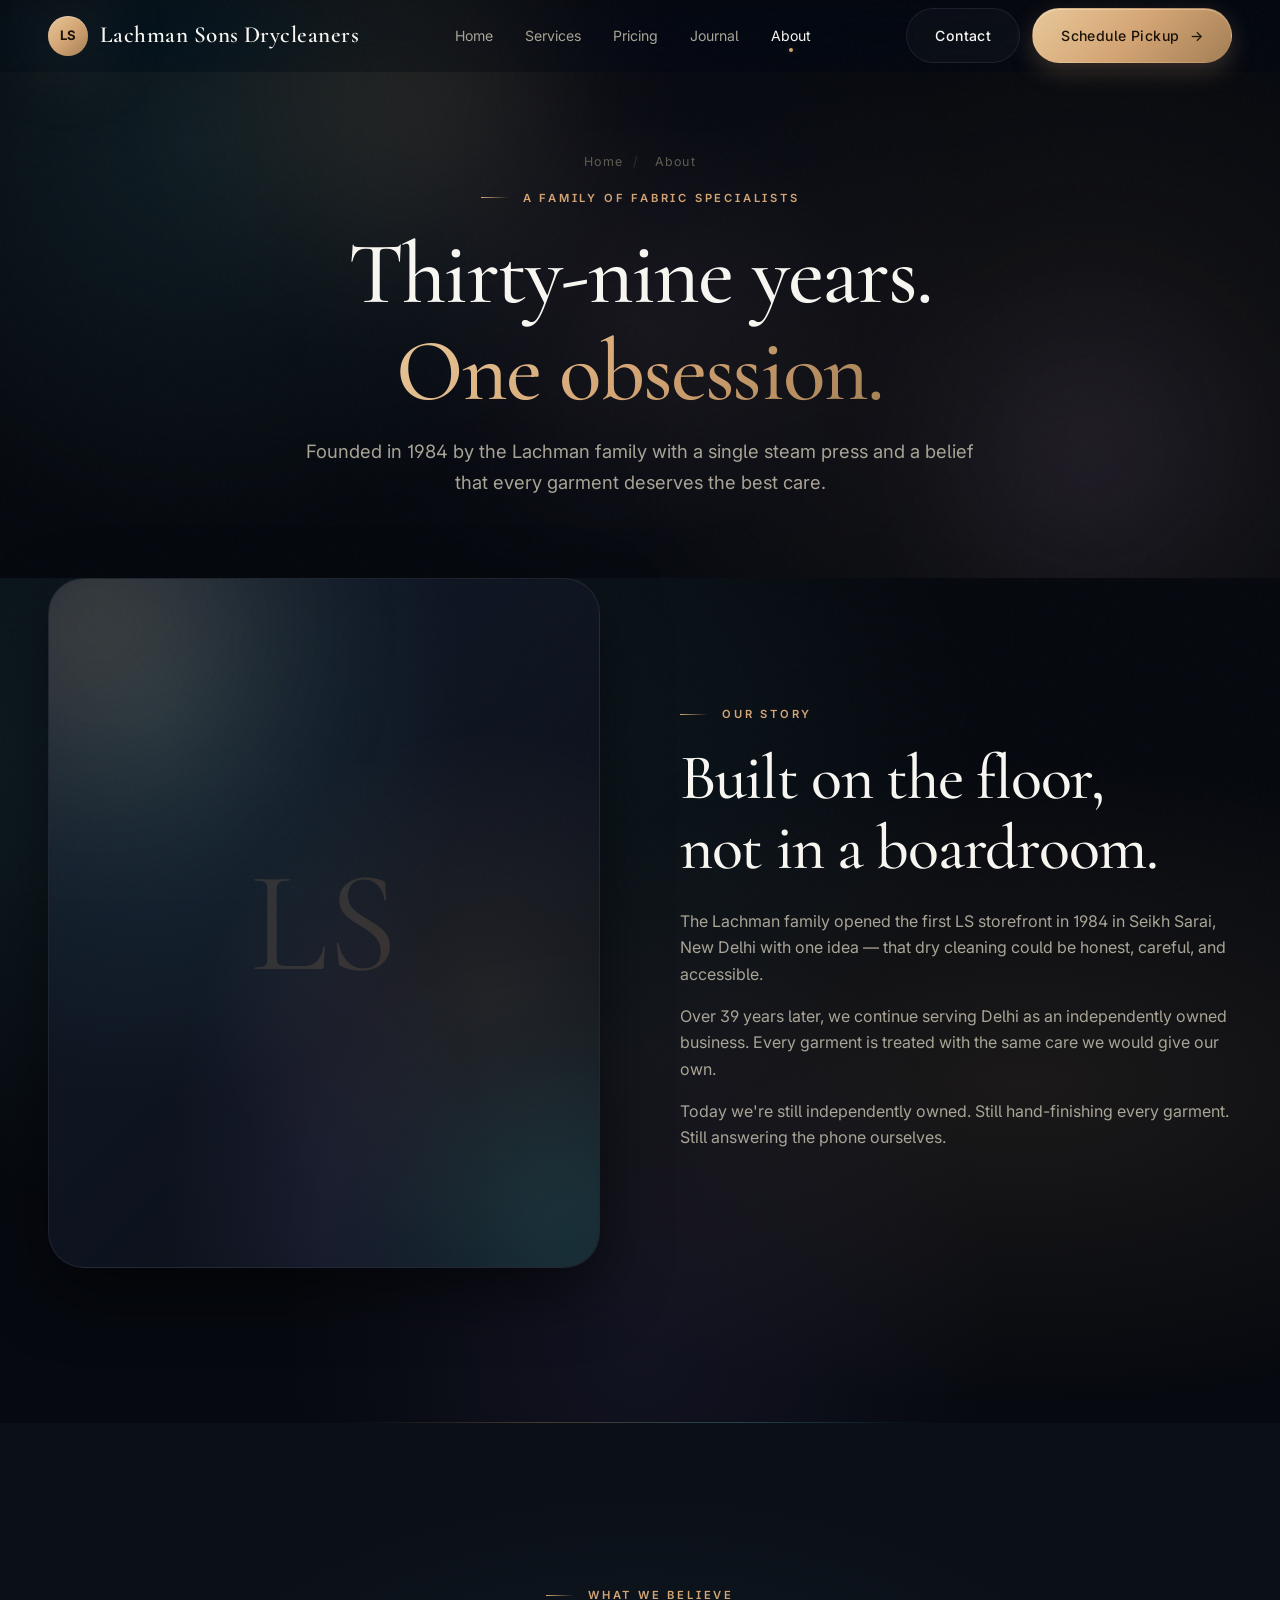
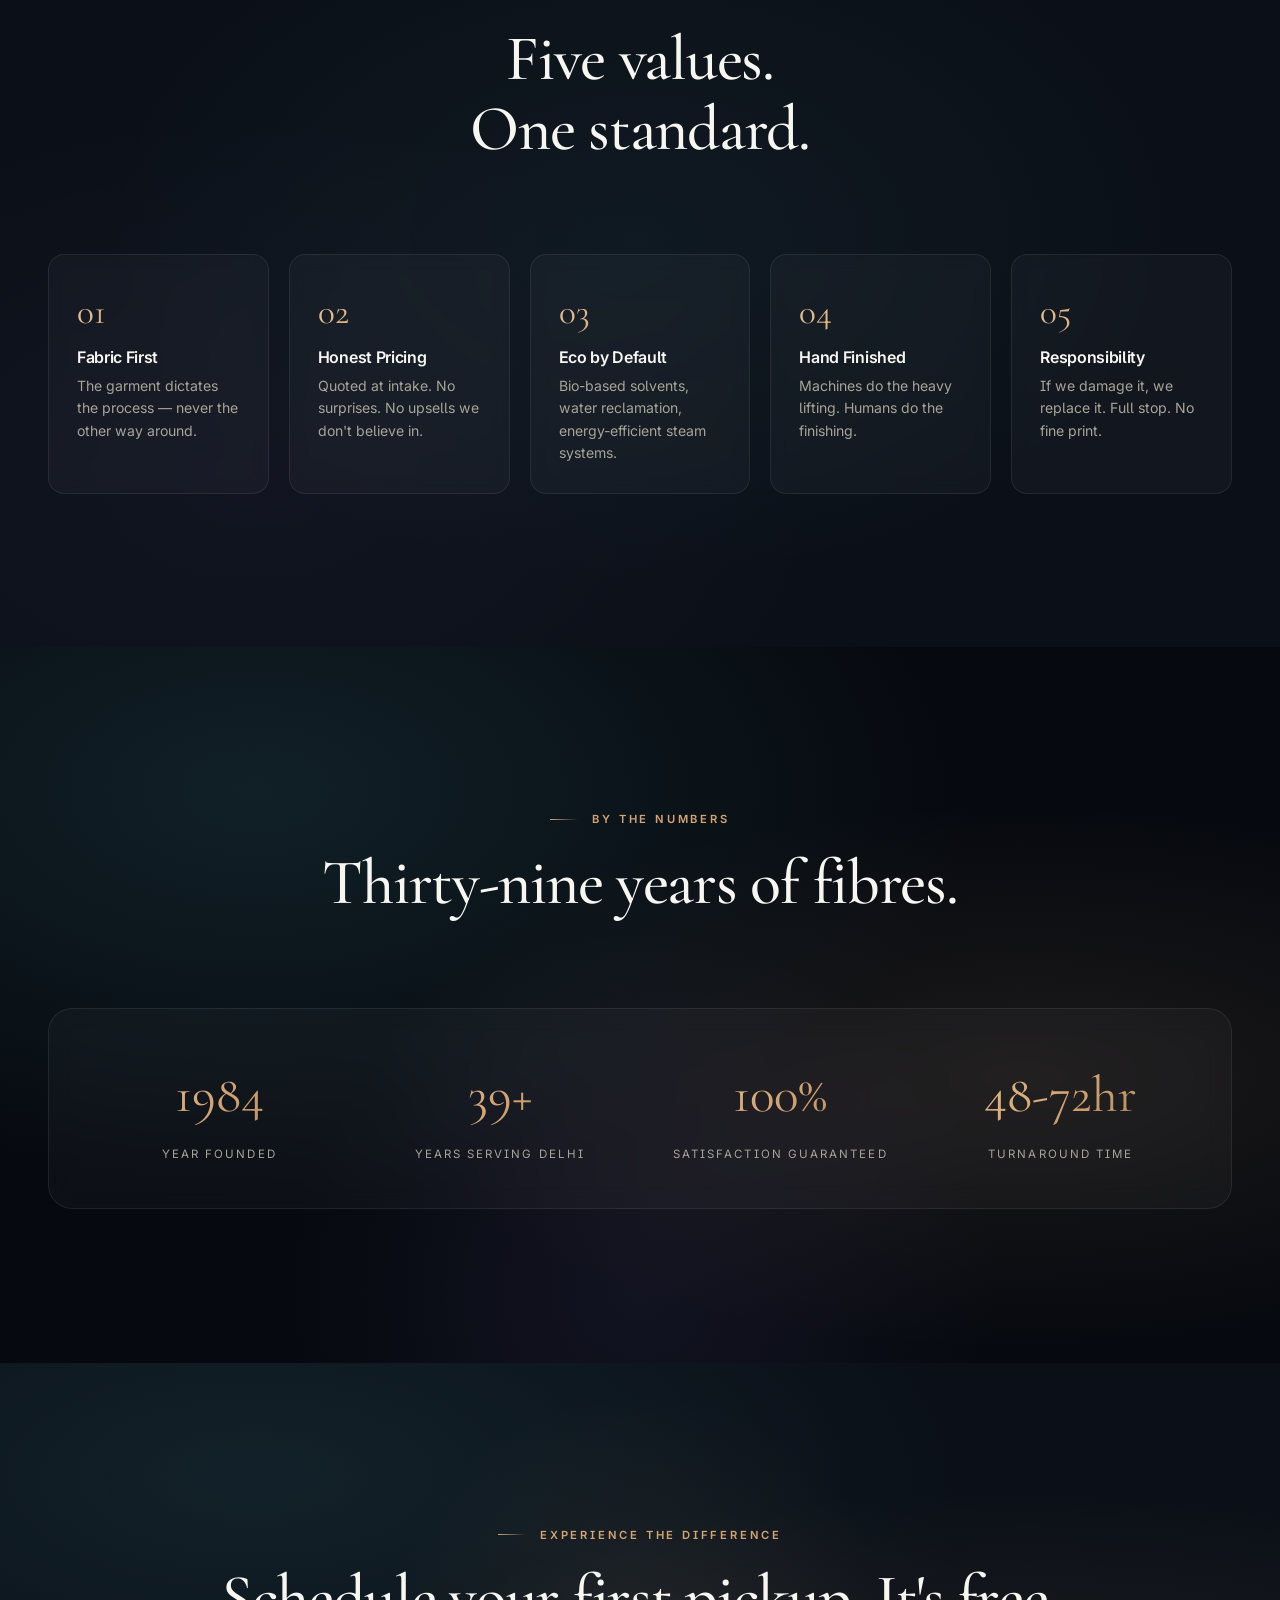
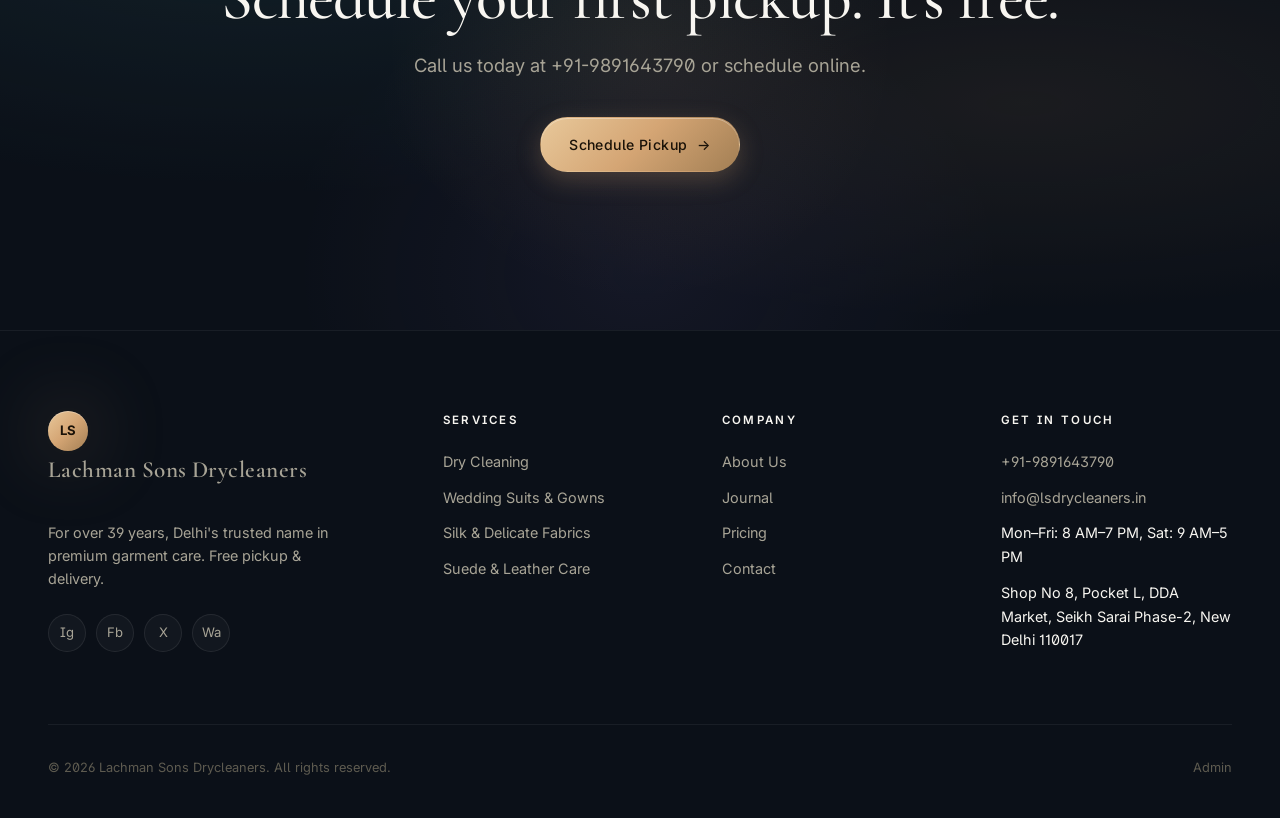
==== commit 03a43521: "Rebrand to Lachman Sons Drycleaners with real business content - Replace all 'LS Dry Cleaners' with " ====
--- a/about.html
+++ b/about.html
@@ -3,8 +3,8 @@
 <head>
   <meta charset="UTF-8">
   <meta name="viewport" content="width=device-width, initial-scale=1.0">
-  <title>About — LS Dry Cleaners</title>
-  <meta name="description" content="The story, values, and craft behind LS Dry Cleaners.">
+  <title>About — Lachman Sons Drycleaners</title>
+  <meta name="description" content="The story, values, and craft behind Lachman Sons Drycleaners. Serving Delhi since 1984.">
   <link rel="preconnect" href="https://fonts.googleapis.com">
   <link rel="preconnect" href="https://fonts.gstatic.com" crossorigin>
   <link href="https://fonts.googleapis.com/css2?family=Cormorant+Garamond:wght@400;500;600&family=Inter:wght@300;400;500;600&display=swap" rel="stylesheet">
@@ -13,7 +13,7 @@
 <body>
   <header class="site-header">
     <nav class="nav container">
-      <a href="index.html" class="brand"><span class="brand-mark">LS</span><span>LS Dry Cleaners</span></a>
+      <a href="index.html" class="brand"><span class="brand-mark">LS</span><span>Lachman Sons Drycleaners</span></a>
       <ul class="nav-links">
         <li><a href="index.html">Home</a></li>
         <li><a href="services.html">Services</a></li>
@@ -36,8 +36,8 @@
     <div class="container">
       <div class="breadcrumb"><a href="index.html">Home</a><span class="sep">/</span> About</div>
       <span class="eyebrow" style="margin-top:16px">A family of fabric specialists</span>
-      <h1>Eighteen years.<br><span class="gold-text">One obsession.</span></h1>
-      <p class="lead" style="margin:1rem auto 0">We started in 2008 with a single steam press and a stubborn belief that clothes deserve better.</p>
+      <h1>Thirty-nine years.<br><span class="gold-text">One obsession.</span></h1>
+      <p class="lead" style="margin:1rem auto 0">Founded in 1984 by the Lachman family with a single steam press and a belief that every garment deserves the best care.</p>
     </div>
   </section>
 
@@ -53,8 +53,8 @@
         <div class="reveal-right">
           <span class="eyebrow">Our story</span>
           <h2>Built on the floor,<br>not in a boardroom.</h2>
-          <p style="color:var(--text-mute);margin-top:1.5rem">Lakshmi Sundaram opened the first LS storefront in 2008 in a small lane in Chennai with one idea — that dry cleaning could be honest, careful, and accessible.</p>
-          <p style="color:var(--text-mute);margin-top:1rem">Eighteen years later, we operate processing plants in three cities, serve customers across India, and clean over 50,000 garments a month. The principles haven't changed: every piece is treated like it belongs to family.</p>
+          <p style="color:var(--text-mute);margin-top:1.5rem">The Lachman family opened the first LS storefront in 1984 in Seikh Sarai, New Delhi with one idea — that dry cleaning could be honest, careful, and accessible.</p>
+          <p style="color:var(--text-mute);margin-top:1rem">Over 39 years later, we continue serving Delhi as an independently owned business. Every garment is treated with the same care we would give our own.</p>
           <p style="color:var(--text-mute);margin-top:1rem">Today we're still independently owned. Still hand-finishing every garment. Still answering the phone ourselves.</p>
         </div>
       </div>
@@ -81,12 +81,12 @@
 
   <section class="mesh-bg">
     <div class="container">
-      <div class="section-head reveal"><span class="eyebrow">By the numbers</span><h2>Eighteen years of fibres.</h2></div>
+      <div class="section-head reveal"><span class="eyebrow">By the numbers</span><h2>Thirty-nine years of fibres.</h2></div>
       <div class="reveal-scale" style="display:grid;grid-template-columns:repeat(auto-fit,minmax(180px,1fr));gap:28px;text-align:center;padding:44px;background:var(--glass);border:1px solid var(--glass-border);border-radius:var(--radius-lg);backdrop-filter:blur(12px)">
-        <div><div style="font-family:'Cormorant Garamond',serif;font-size:3.2rem;background:var(--gradient-gold);-webkit-background-clip:text;-webkit-text-fill-color:transparent">2008</div><div style="font-size:.72rem;text-transform:uppercase;letter-spacing:.18em;color:var(--text-mute);margin-top:8px">Year founded</div></div>
-        <div><div style="font-family:'Cormorant Garamond',serif;font-size:3.2rem;background:var(--gradient-gold);-webkit-background-clip:text;-webkit-text-fill-color:transparent">3</div><div style="font-size:.72rem;text-transform:uppercase;letter-spacing:.18em;color:var(--text-mute);margin-top:8px">Processing plants</div></div>
-        <div><div style="font-family:'Cormorant Garamond',serif;font-size:3.2rem;background:var(--gradient-gold);-webkit-background-clip:text;-webkit-text-fill-color:transparent">600K+</div><div style="font-size:.72rem;text-transform:uppercase;letter-spacing:.18em;color:var(--text-mute);margin-top:8px">Garments per year</div></div>
-        <div><div style="font-family:'Cormorant Garamond',serif;font-size:3.2rem;background:var(--gradient-gold);-webkit-background-clip:text;-webkit-text-fill-color:transparent">120+</div><div style="font-size:.72rem;text-transform:uppercase;letter-spacing:.18em;color:var(--text-mute);margin-top:8px">Specialists on staff</div></div>
+        <div><div style="font-family:'Cormorant Garamond',serif;font-size:3.2rem;background:var(--gradient-gold);-webkit-background-clip:text;-webkit-text-fill-color:transparent">1984</div><div style="font-size:.72rem;text-transform:uppercase;letter-spacing:.18em;color:var(--text-mute);margin-top:8px">Year founded</div></div>
+        <div><div style="font-family:'Cormorant Garamond',serif;font-size:3.2rem;background:var(--gradient-gold);-webkit-background-clip:text;-webkit-text-fill-color:transparent">39+</div><div style="font-size:.72rem;text-transform:uppercase;letter-spacing:.18em;color:var(--text-mute);margin-top:8px">Years serving Delhi</div></div>
+        <div><div style="font-family:'Cormorant Garamond',serif;font-size:3.2rem;background:var(--gradient-gold);-webkit-background-clip:text;-webkit-text-fill-color:transparent">100%</div><div style="font-size:.72rem;text-transform:uppercase;letter-spacing:.18em;color:var(--text-mute);margin-top:8px">Satisfaction guaranteed</div></div>
+        <div><div style="font-family:'Cormorant Garamond',serif;font-size:3.2rem;background:var(--gradient-gold);-webkit-background-clip:text;-webkit-text-fill-color:transparent">48-72hr</div><div style="font-size:.72rem;text-transform:uppercase;letter-spacing:.18em;color:var(--text-mute);margin-top:8px">Turnaround time</div></div>
       </div>
     </div>
   </section>
@@ -94,8 +94,8 @@
   <section class="cta-strip">
     <div class="container reveal-scale">
       <span class="eyebrow">Experience the difference</span>
-      <h2>Try us with one piece.</h2>
-      <p class="lead" style="margin:1rem auto 2rem">Most customers send us their best garment first — to test us. We invite that.</p>
+      <h2>Schedule your first pickup. It's free.</h2>
+      <p class="lead" style="margin:1rem auto 2rem">Call us today at +91-9891643790 or schedule online.</p>
       <a href="contact.html#book" class="btn btn-primary btn-arrow">Schedule Pickup</a>
     </div>
   </section>
@@ -104,12 +104,12 @@
   <footer class="footer">
     <div class="container">
       <div class="footer-grid">
-        <div><a href="index.html" class="brand"><span class="brand-mark">LS</span><span>LS Dry Cleaners</span></a><p class="desc" style="margin-top:16px">Premium dry cleaning and garment care, delivered to your door across India.</p><div class="socials" style="margin-top:24px"><a href="#">Ig</a><a href="#">Fb</a><a href="#">X</a><a href="#">Wa</a></div></div>
-        <div><h5>Services</h5><ul><li><a href="services.html">Dry Cleaning</a></li><li><a href="services.html">Wash &amp; Iron</a></li><li><a href="services.html">Bridal Care</a></li><li><a href="services.html">Garment Storage</a></li></ul></div>
+        <div><a href="index.html" class="brand"><span class="brand-mark">LS</span><span>Lachman Sons Drycleaners</span></a><p class="desc" style="margin-top:16px">For over 39 years, Delhi's trusted name in premium garment care. Free pickup &amp; delivery.</p><div class="socials" style="margin-top:24px"><a href="#">Ig</a><a href="#">Fb</a><a href="#">X</a><a href="#">Wa</a></div></div>
+        <div><h5>Services</h5><ul><li><a href="services.html">Dry Cleaning</a></li><li><a href="services.html">Wedding Suits &amp; Gowns</a></li><li><a href="services.html">Silk &amp; Delicate Fabrics</a></li><li><a href="services.html">Suede &amp; Leather Care</a></li></ul></div>
         <div><h5>Company</h5><ul><li><a href="about.html">About Us</a></li><li><a href="blog.html">Journal</a></li><li><a href="pricing.html">Pricing</a></li><li><a href="contact.html">Contact</a></li></ul></div>
-        <div><h5>Get in touch</h5><ul><li><a href="tel:+919999999999">+91 99999 99999</a></li><li><a href="mailto:hello@lsdrycleaners.in">hello@lsdrycleaners.in</a></li><li>7 AM – 9 PM, all days</li></ul></div>
+        <div><h5>Get in touch</h5><ul><li><a href="tel:+919891643790">+91-9891643790</a></li><li><a href="mailto:info@lsdrycleaners.in">info@lsdrycleaners.in</a></li><li>Mon–Fri: 8 AM–7 PM, Sat: 9 AM–5 PM</li><li>Shop No 8, Pocket L, DDA Market, Seikh Sarai Phase-2, New Delhi 110017</li></ul></div>
       </div>
-      <div class="footer-bottom"><div>&copy; 2026 LS Dry Cleaners. All rights reserved.</div><div><a href="admin/" style="color:var(--text-dim)">Admin</a></div></div>
+      <div class="footer-bottom"><div>&copy; 2026 Lachman Sons Drycleaners. All rights reserved.</div><div><a href="admin/" style="color:var(--text-dim)">Admin</a></div></div>
     </div>
   </footer>
   <script src="assets/js/main.js"></script>
